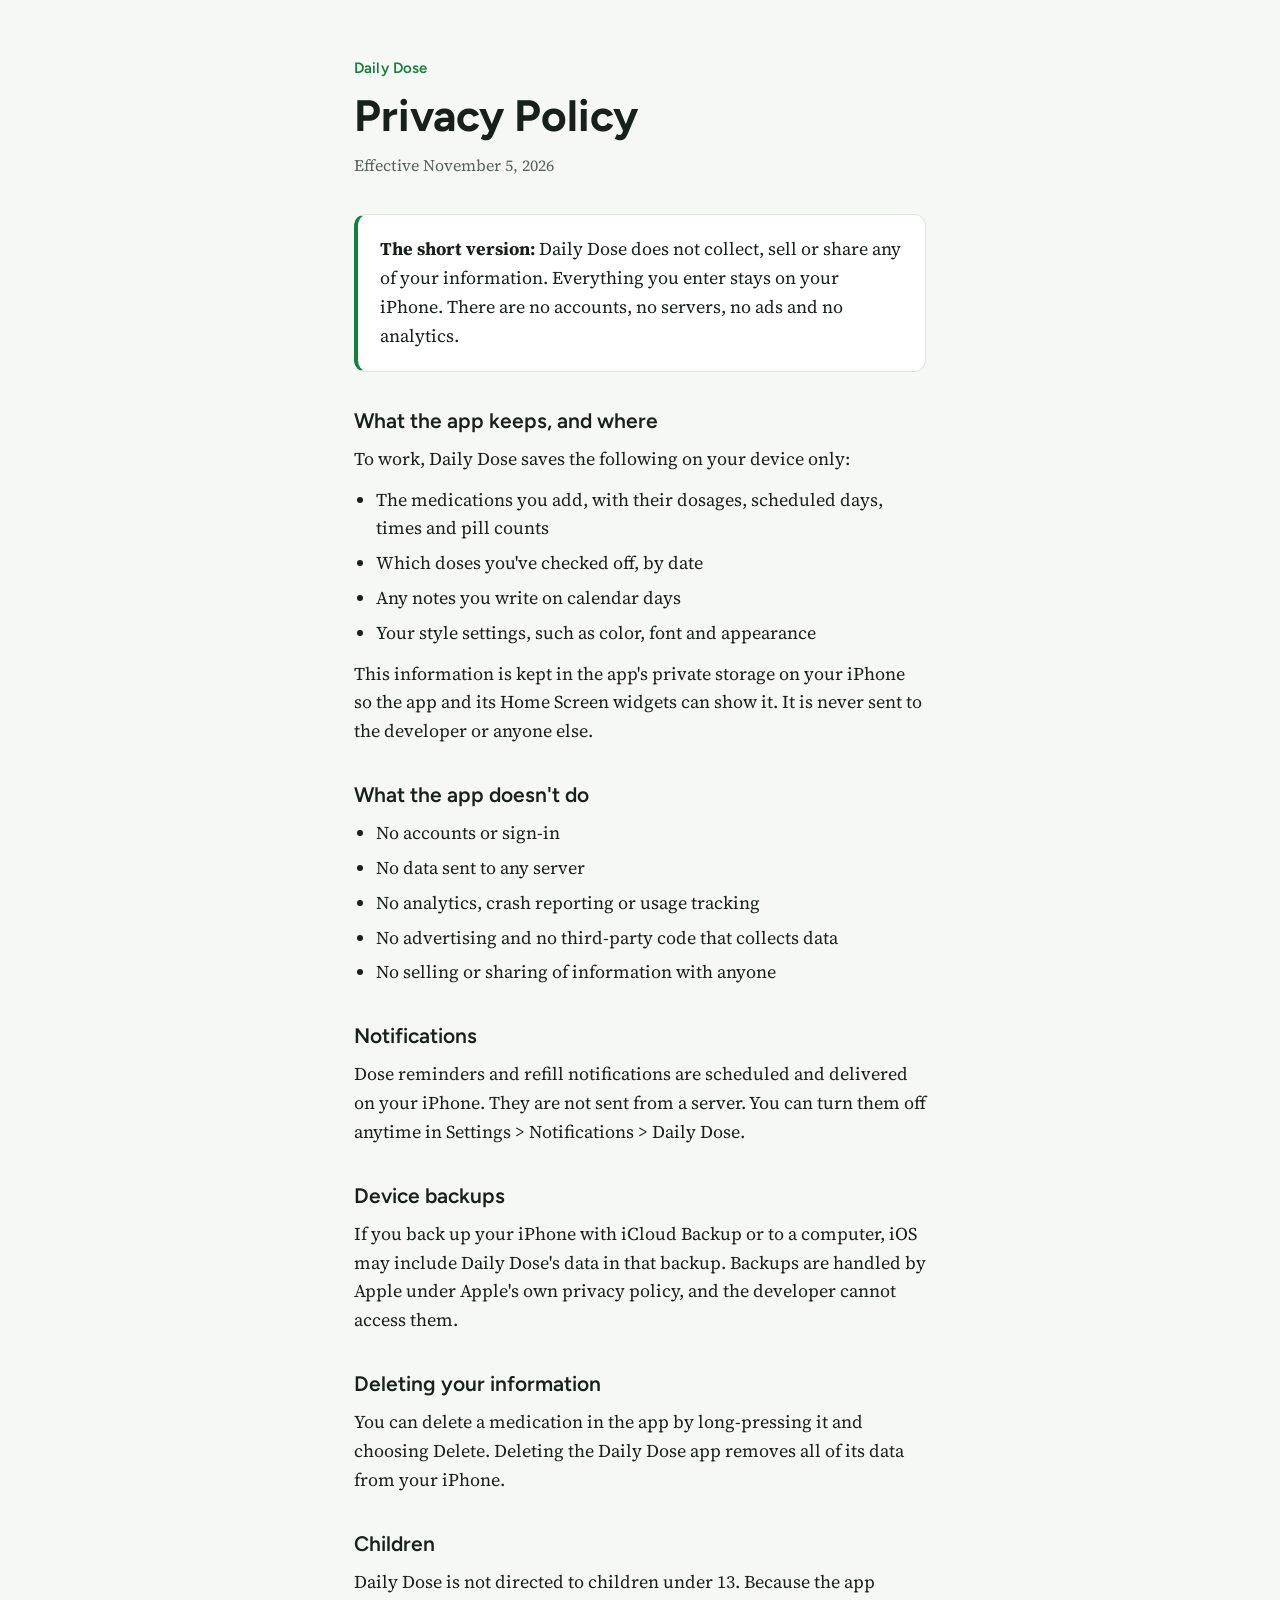
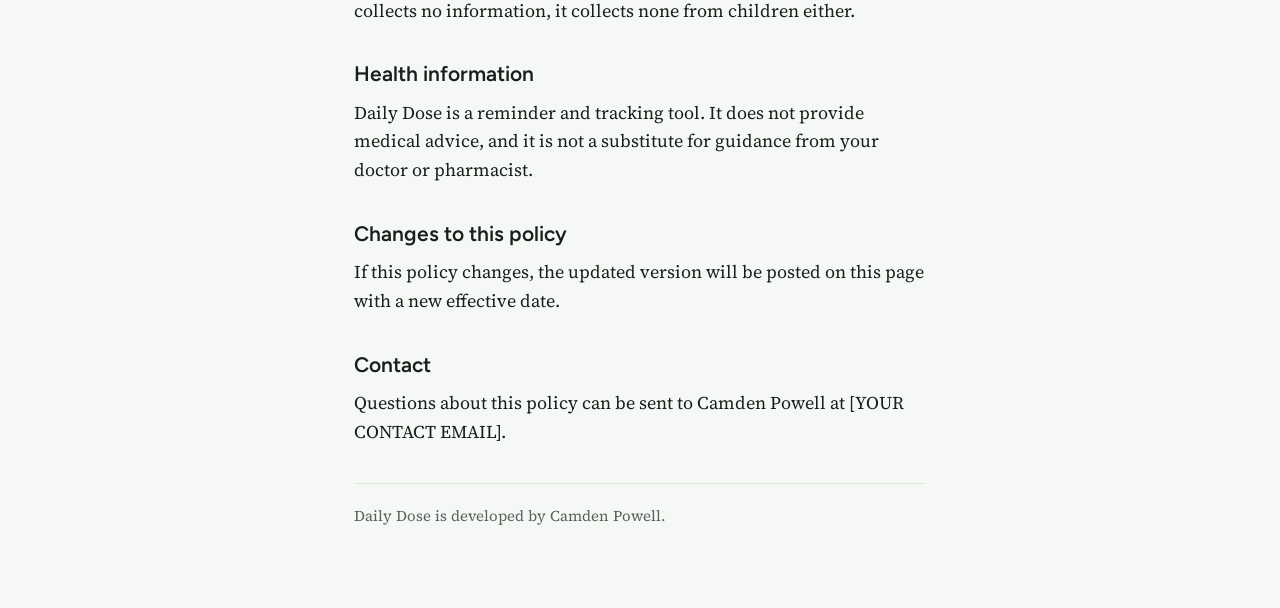
==== privacy/index.html @ 06a089ab "Add files via upload" ====
<!DOCTYPE html>
<html lang="en">
<head>
<meta charset="utf-8">
<meta name="viewport" content="width=device-width, initial-scale=1">
<title>Daily Dose Privacy Policy</title>
<meta name="description" content="How Daily Dose handles your information: everything stays on your iPhone.">
<link rel="preconnect" href="https://fonts.googleapis.com">
<link rel="preconnect" href="https://fonts.gstatic.com" crossorigin>
<link href="https://fonts.googleapis.com/css2?family=Figtree:wght@500;600;700&family=Source+Serif+4:opsz,wght@8..60,400;8..60,600&display=swap" rel="stylesheet">
<style>
  /* Layout: one centered reading column (~65ch), a short summary panel up top, then plain sections. */
  :root {
    --bg: #f6f8f6;
    --surface: #ffffff;
    --ink: #17201a;
    --muted: #55625a;
    --accent: #15803d;
    --line: #dde5df;
    --font-display: "Figtree", "Helvetica Neue", Arial, sans-serif;
    --font-body: "Source Serif 4", Georgia, "Times New Roman", serif;
    color-scheme: light;
  }
  @media (prefers-color-scheme: dark) {
    :root {
      --bg: #0f1411;
      --surface: #171e19;
      --ink: #e8eee9;
      --muted: #a3b0a7;
      --accent: #6cc56a;
      --line: #27322b;
      color-scheme: dark;
    }
  }

  * { box-sizing: border-box; }
  html, body { margin: 0; }
  body {
    background: var(--bg);
    color: var(--ink);
    font-family: var(--font-body);
    font-size: 18px;
    line-height: 1.6;
  }
  main {
    max-width: 68ch;
    margin: 0 auto;
    padding: 56px 20px 80px;
    display: flex;
    flex-direction: column;
    gap: 36px;
  }
  header { display: flex; flex-direction: column; gap: 10px; }
  .app {
    text-decoration: none;
    font-family: var(--font-display);
    font-weight: 600;
    font-size: 15px;
    color: var(--accent);
    letter-spacing: 0.01em;
  }
  h1, h2 {
    font-family: var(--font-display);
    text-wrap: balance;
    margin: 0;
    line-height: 1.2;
  }
  h1 { font-size: clamp(32px, 6vw, 44px); font-weight: 700; }
  h2 { font-size: 21px; font-weight: 600; }
  .meta { color: var(--muted); font-size: 16px; margin: 0; }
  .summary {
    background: var(--surface);
    border: 1px solid var(--line);
    border-left: 4px solid var(--accent);
    border-radius: 12px;
    padding: 20px 22px;
  }
  .summary p { margin: 0; }
  section { display: flex; flex-direction: column; gap: 12px; }
  section p { margin: 0; }
  ul { margin: 0; padding-left: 1.2em; display: flex; flex-direction: column; gap: 6px; }
  a { color: var(--accent); text-underline-offset: 3px; }
  a:focus-visible { outline: 2px solid var(--accent); outline-offset: 3px; border-radius: 2px; }
  footer { color: var(--muted); font-size: 15px; border-top: 1px solid var(--line); padding-top: 20px; }
</style>
</head>
<body>
<main>
  <header>
    <a class="app" href="../">Daily Dose</a>
    <h1>Privacy Policy</h1>
    <p class="meta">Effective November 5, 2026</p>
  </header>

  <div class="summary">
    <p><strong>The short version:</strong> Daily Dose does not collect, sell or share any of your information. Everything you enter stays on your iPhone. There are no accounts, no servers, no ads and no analytics.</p>
  </div>

  <section>
    <h2>What the app keeps, and where</h2>
    <p>To work, Daily Dose saves the following on your device only:</p>
    <ul>
      <li>The medications you add, with their dosages, scheduled days, times and pill counts</li>
      <li>Which doses you've checked off, by date</li>
      <li>Any notes you write on calendar days</li>
      <li>Your style settings, such as color, font and appearance</li>
    </ul>
    <p>This information is kept in the app's private storage on your iPhone so the app and its Home Screen widgets can show it. It is never sent to the developer or anyone else.</p>
  </section>

  <section>
    <h2>What the app doesn't do</h2>
    <ul>
      <li>No accounts or sign-in</li>
      <li>No data sent to any server</li>
      <li>No analytics, crash reporting or usage tracking</li>
      <li>No advertising and no third-party code that collects data</li>
      <li>No selling or sharing of information with anyone</li>
    </ul>
  </section>

  <section>
    <h2>Notifications</h2>
    <p>Dose reminders and refill notifications are scheduled and delivered on your iPhone. They are not sent from a server. You can turn them off anytime in Settings &gt; Notifications &gt; Daily Dose.</p>
  </section>

  <section>
    <h2>Device backups</h2>
    <p>If you back up your iPhone with iCloud Backup or to a computer, iOS may include Daily Dose's data in that backup. Backups are handled by Apple under Apple's own privacy policy, and the developer cannot access them.</p>
  </section>

  <section>
    <h2>Deleting your information</h2>
    <p>You can delete a medication in the app by long-pressing it and choosing Delete. Deleting the Daily Dose app removes all of its data from your iPhone.</p>
  </section>

  <section>
    <h2>Children</h2>
    <p>Daily Dose is not directed to children under 13. Because the app collects no information, it collects none from children either.</p>
  </section>

  <section>
    <h2>Health information</h2>
    <p>Daily Dose is a reminder and tracking tool. It does not provide medical advice, and it is not a substitute for guidance from your doctor or pharmacist.</p>
  </section>

  <section>
    <h2>Changes to this policy</h2>
    <p>If this policy changes, the updated version will be posted on this page with a new effective date.</p>
  </section>

  <section>
    <h2>Contact</h2>
    <p>Questions about this policy can be sent to Camden Powell at [YOUR CONTACT EMAIL].</p>
  </section>

  <footer>Daily Dose is developed by Camden Powell.</footer>
</main>
</body>
</html>
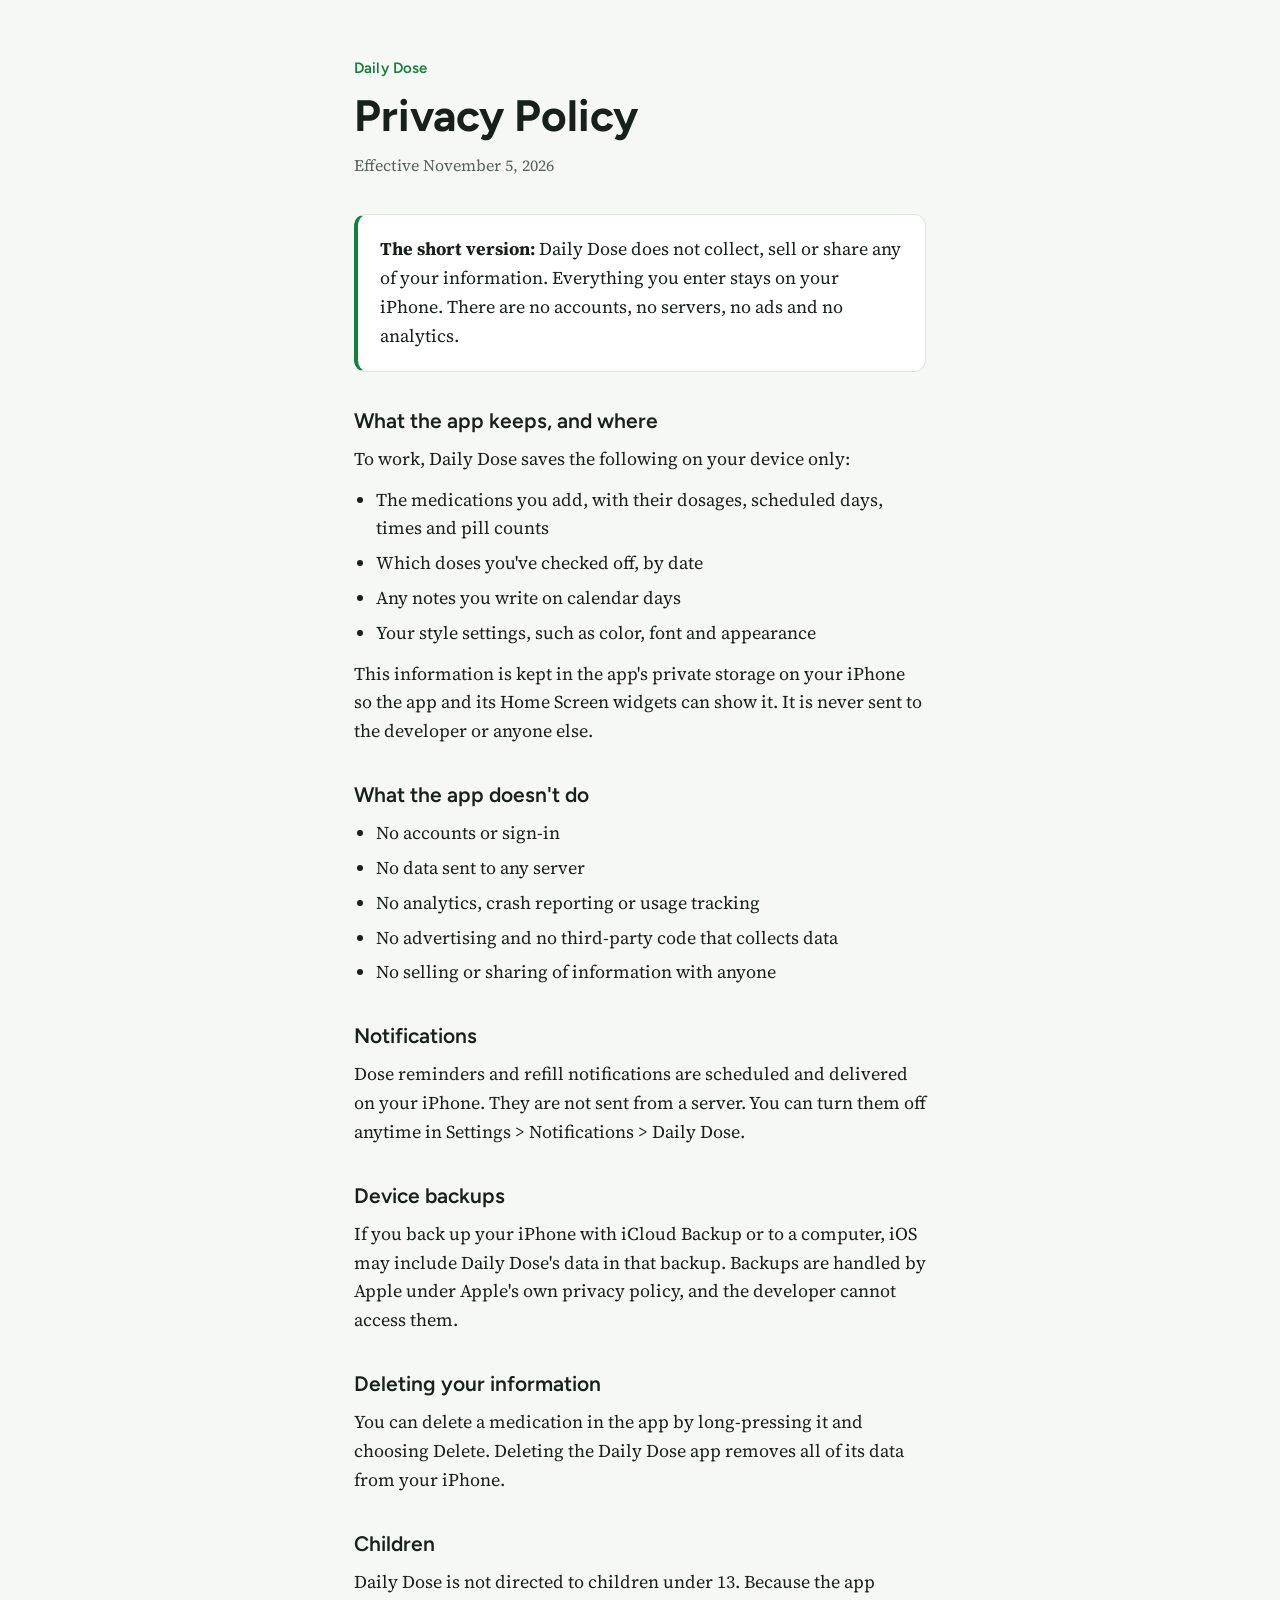
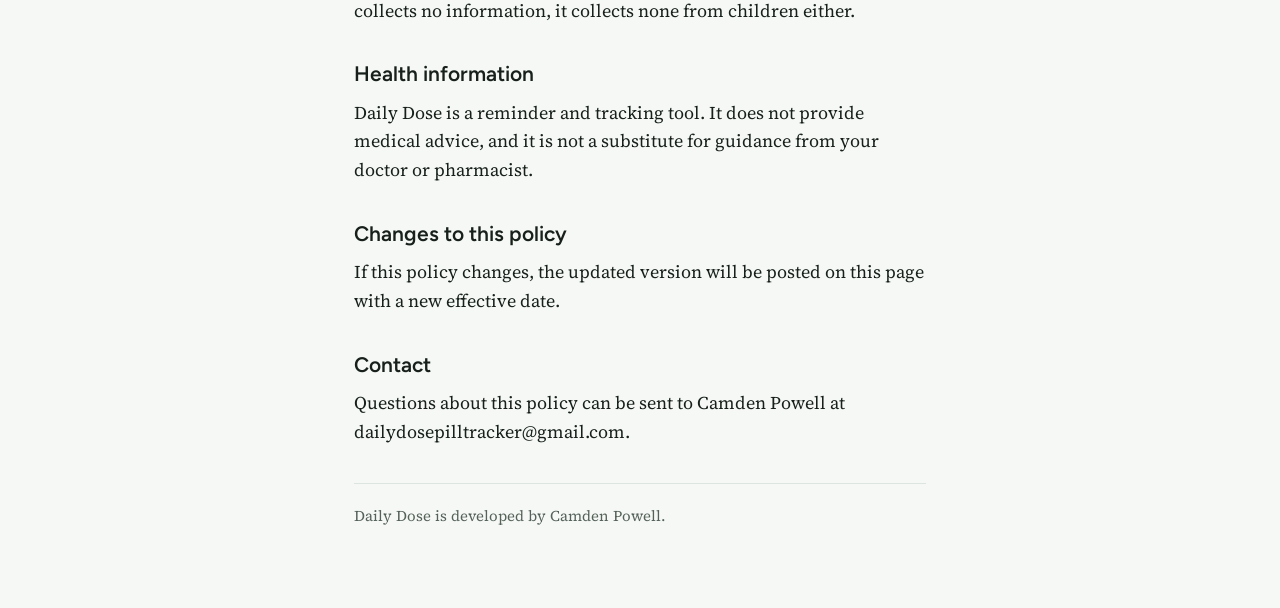
==== commit 0bade206: "Update contact email in privacy policy" ====
--- a/privacy/index.html
+++ b/privacy/index.html
@@ -151,7 +151,7 @@
 
   <section>
     <h2>Contact</h2>
-    <p>Questions about this policy can be sent to Camden Powell at [YOUR CONTACT EMAIL].</p>
+    <p>Questions about this policy can be sent to Camden Powell at dailydosepilltracker@gmail.com.</p>
   </section>
 
   <footer>Daily Dose is developed by Camden Powell.</footer>
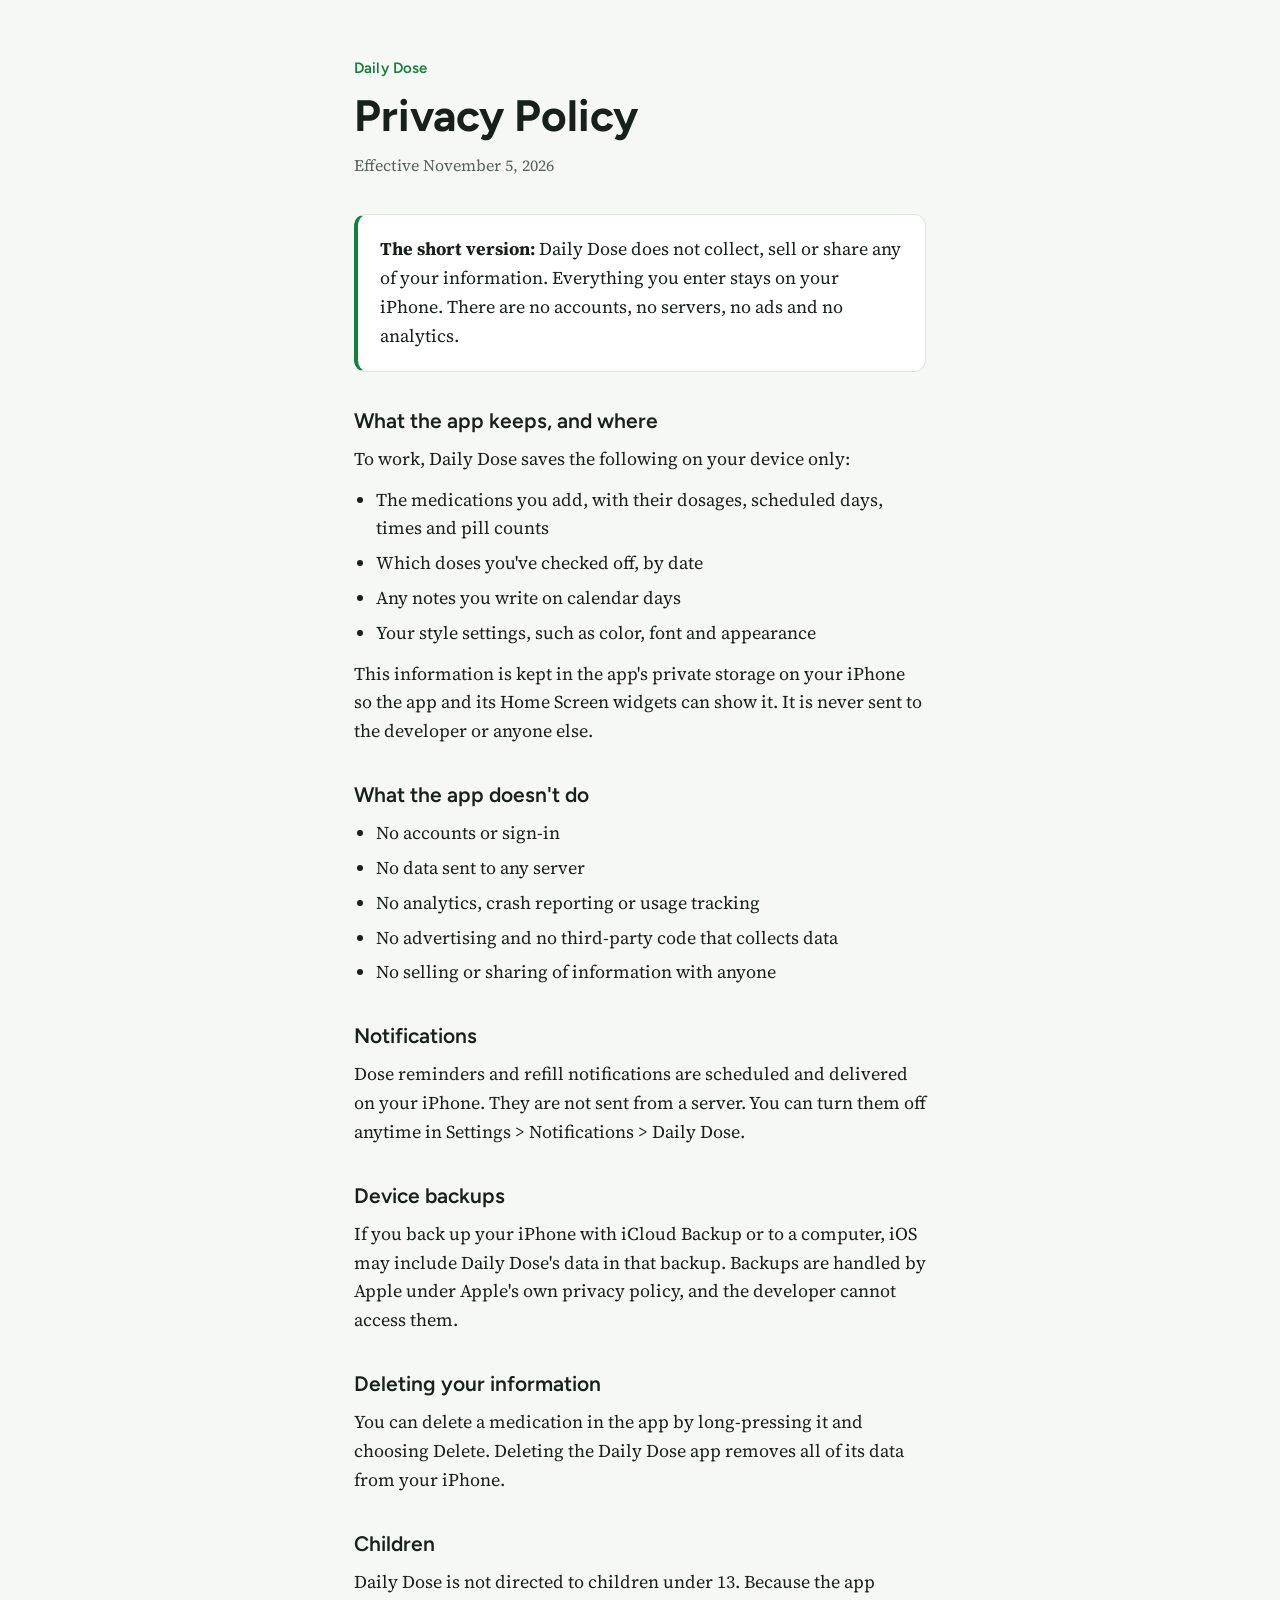
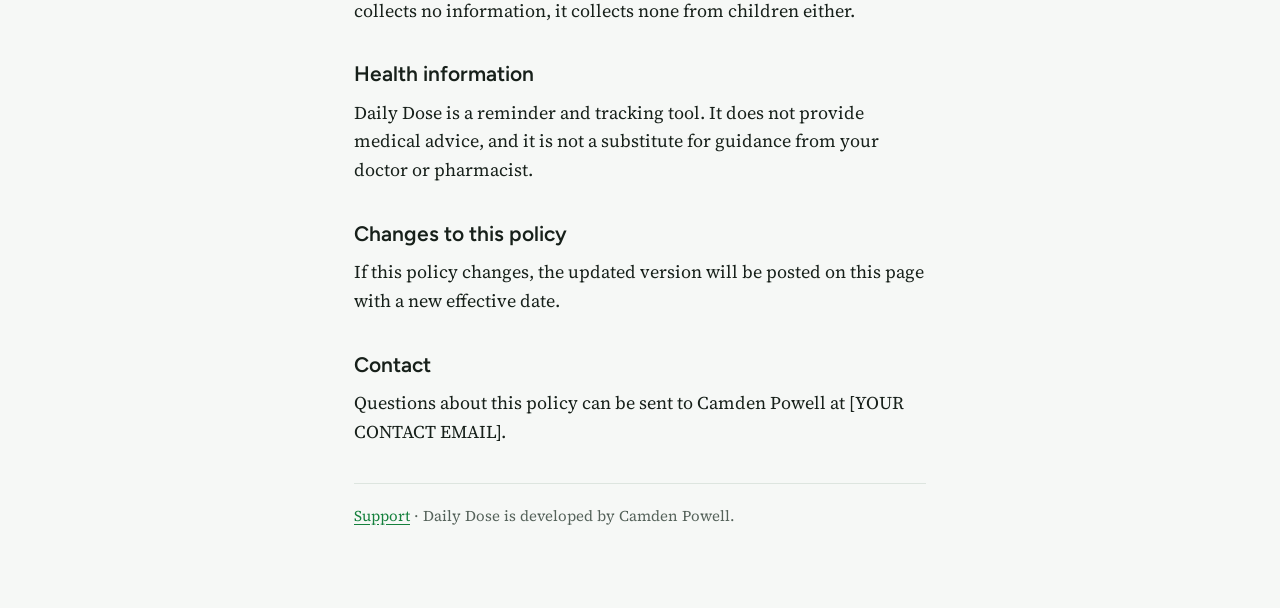
==== commit 240ff50f: "Add files via upload" ====
--- a/privacy/index.html
+++ b/privacy/index.html
@@ -151,10 +151,10 @@
 
   <section>
     <h2>Contact</h2>
-    <p>Questions about this policy can be sent to Camden Powell at dailydosepilltracker@gmail.com.</p>
+    <p>Questions about this policy can be sent to Camden Powell at [YOUR CONTACT EMAIL].</p>
   </section>
 
-  <footer>Daily Dose is developed by Camden Powell.</footer>
+  <footer><a href="../support/">Support</a> · Daily Dose is developed by Camden Powell.</footer>
 </main>
 </body>
 </html>
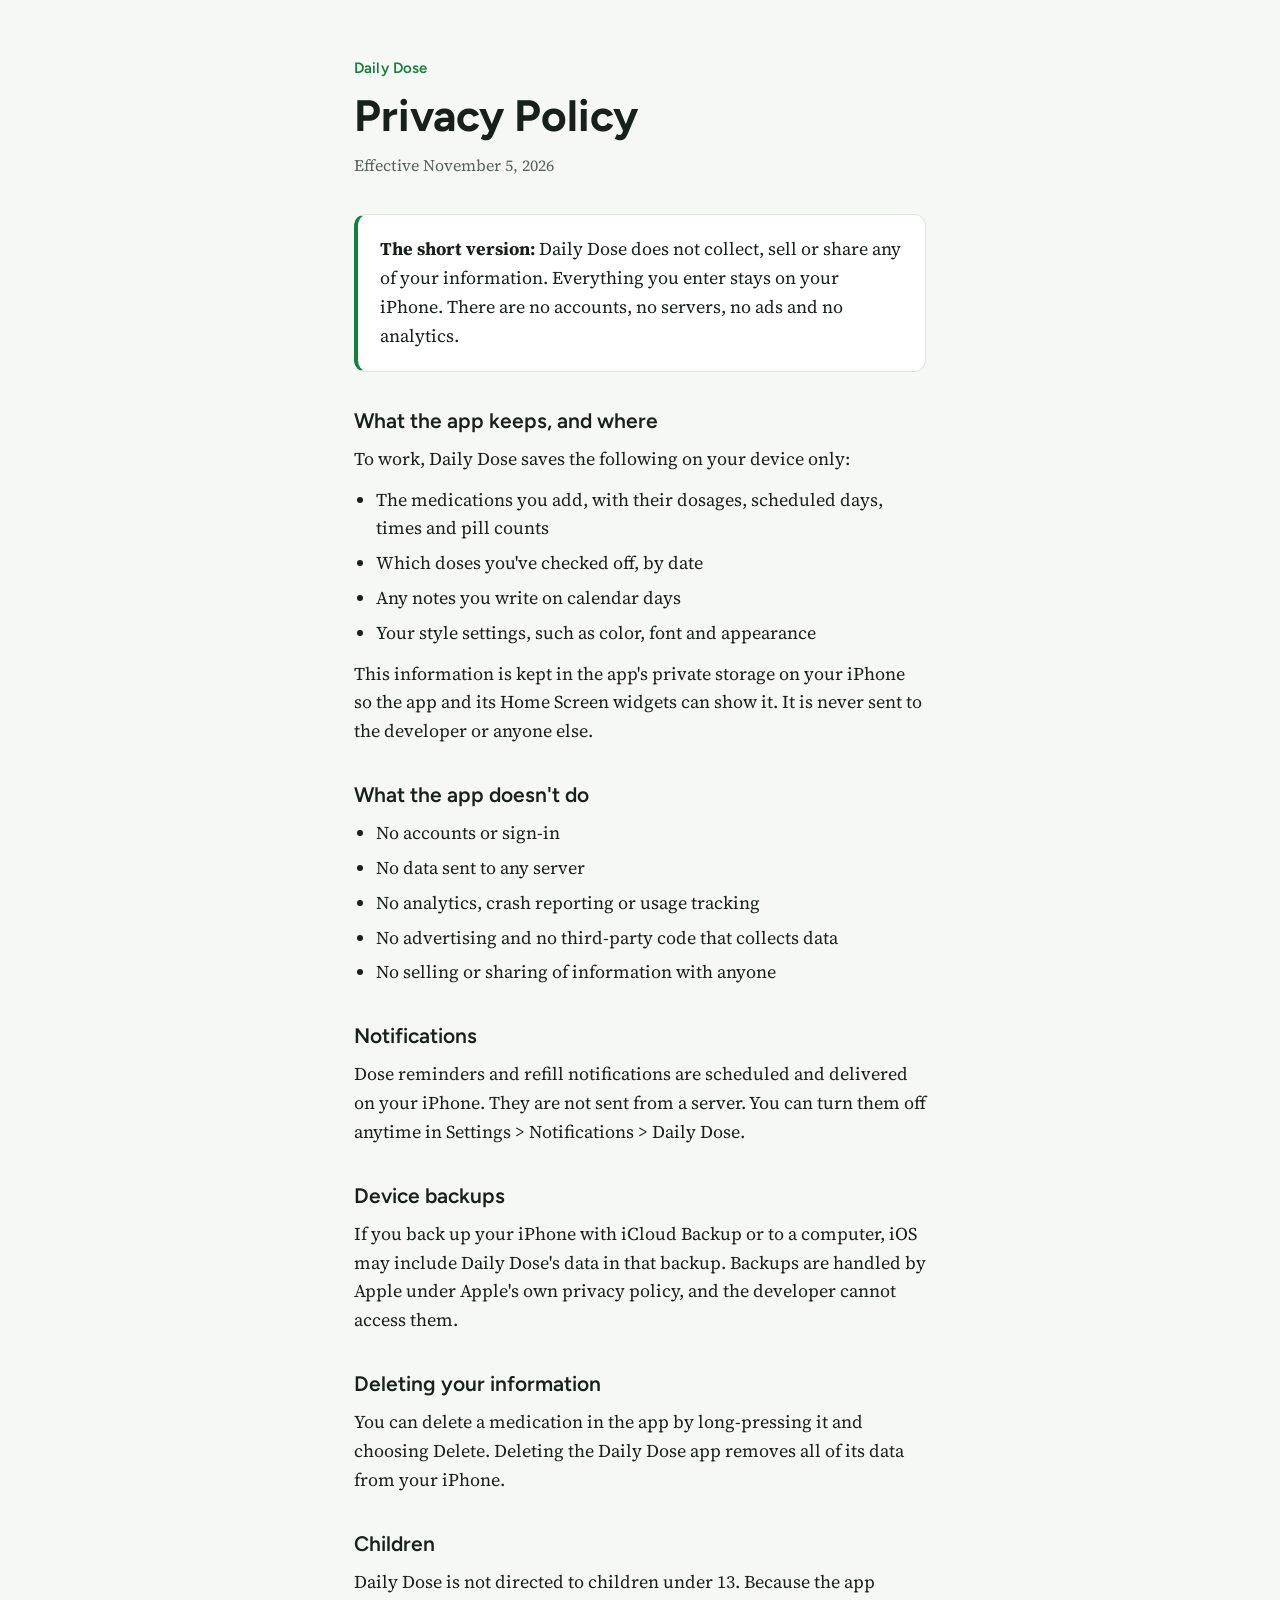
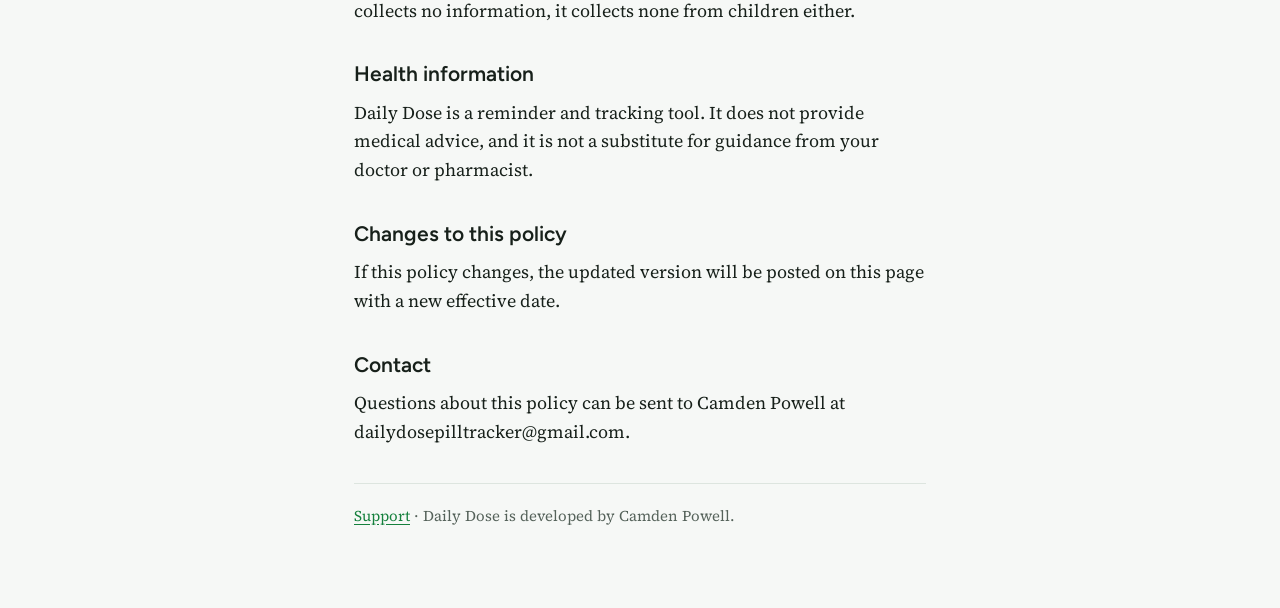
==== commit ba3160e7: "Update contact email in privacy policy" ====
--- a/privacy/index.html
+++ b/privacy/index.html
@@ -151,7 +151,7 @@
 
   <section>
     <h2>Contact</h2>
-    <p>Questions about this policy can be sent to Camden Powell at [YOUR CONTACT EMAIL].</p>
+    <p>Questions about this policy can be sent to Camden Powell at dailydosepilltracker@gmail.com.</p>
   </section>
 
   <footer><a href="../support/">Support</a> · Daily Dose is developed by Camden Powell.</footer>
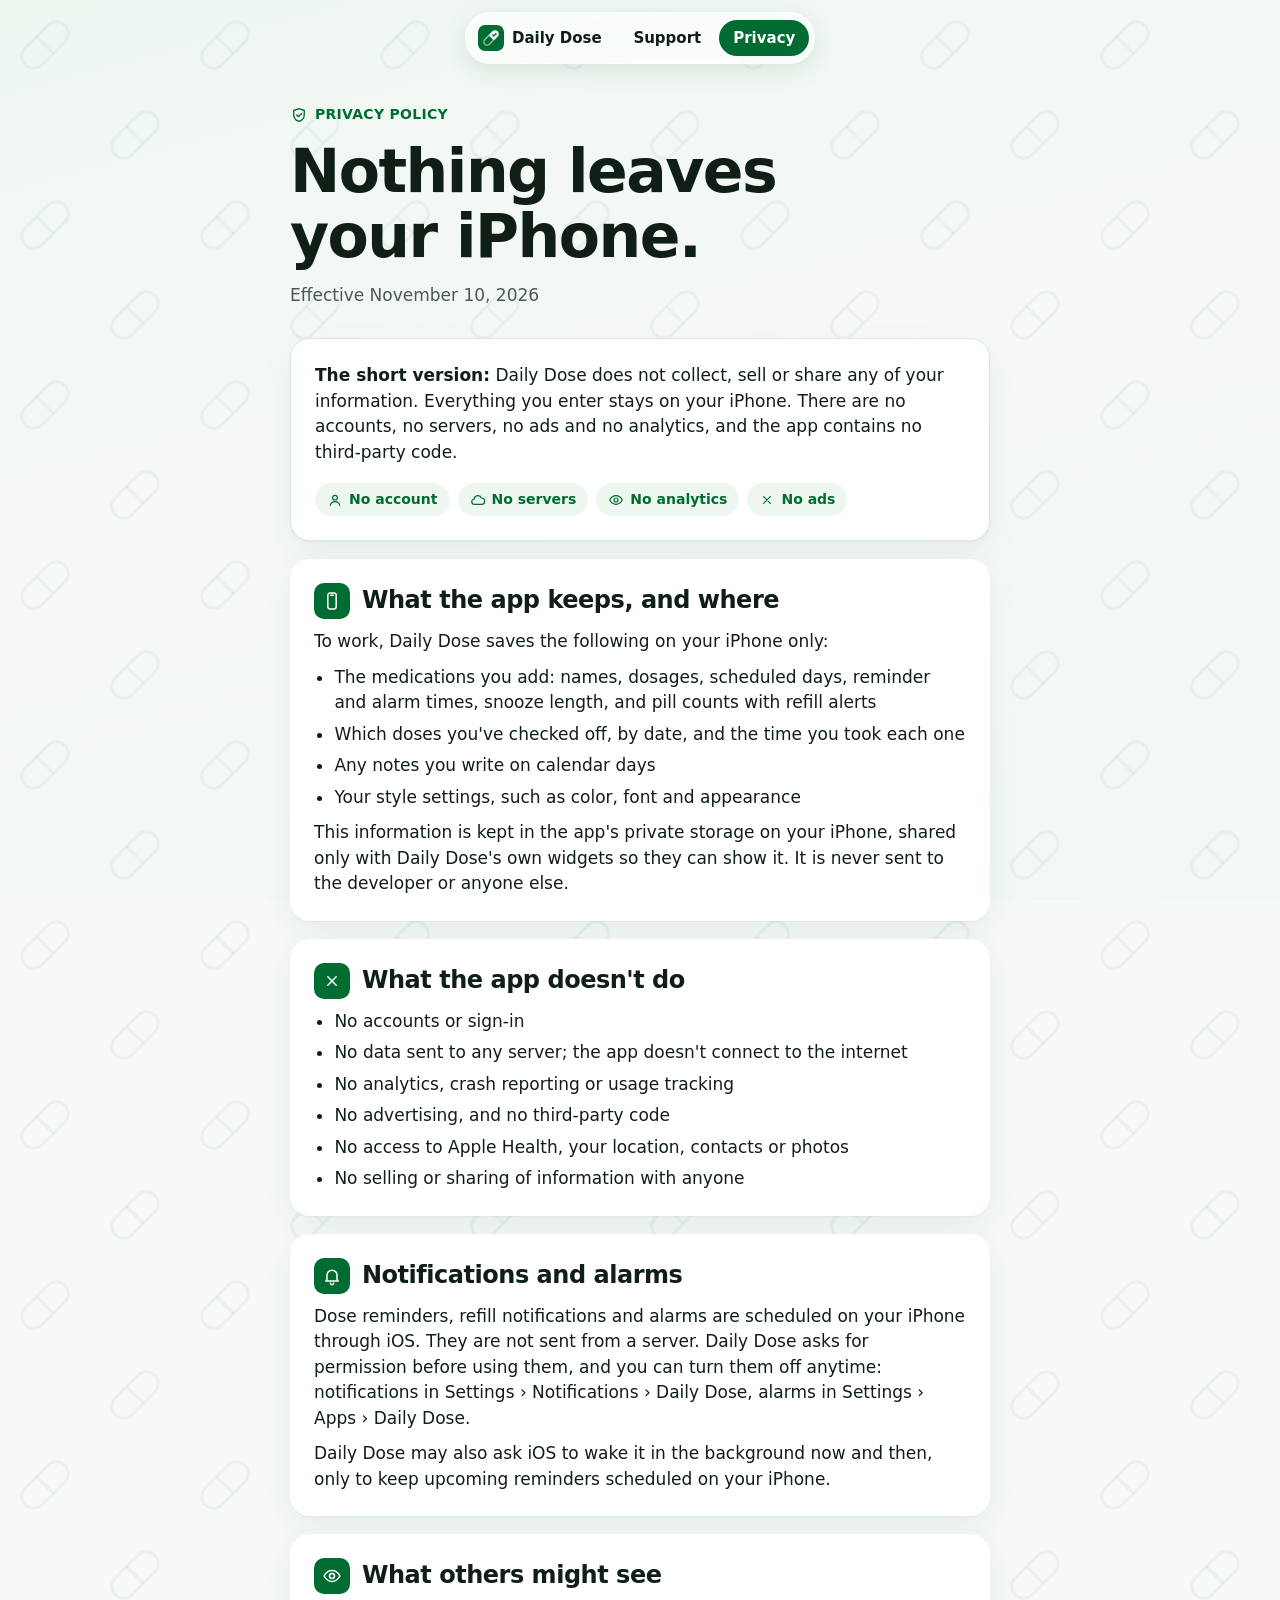
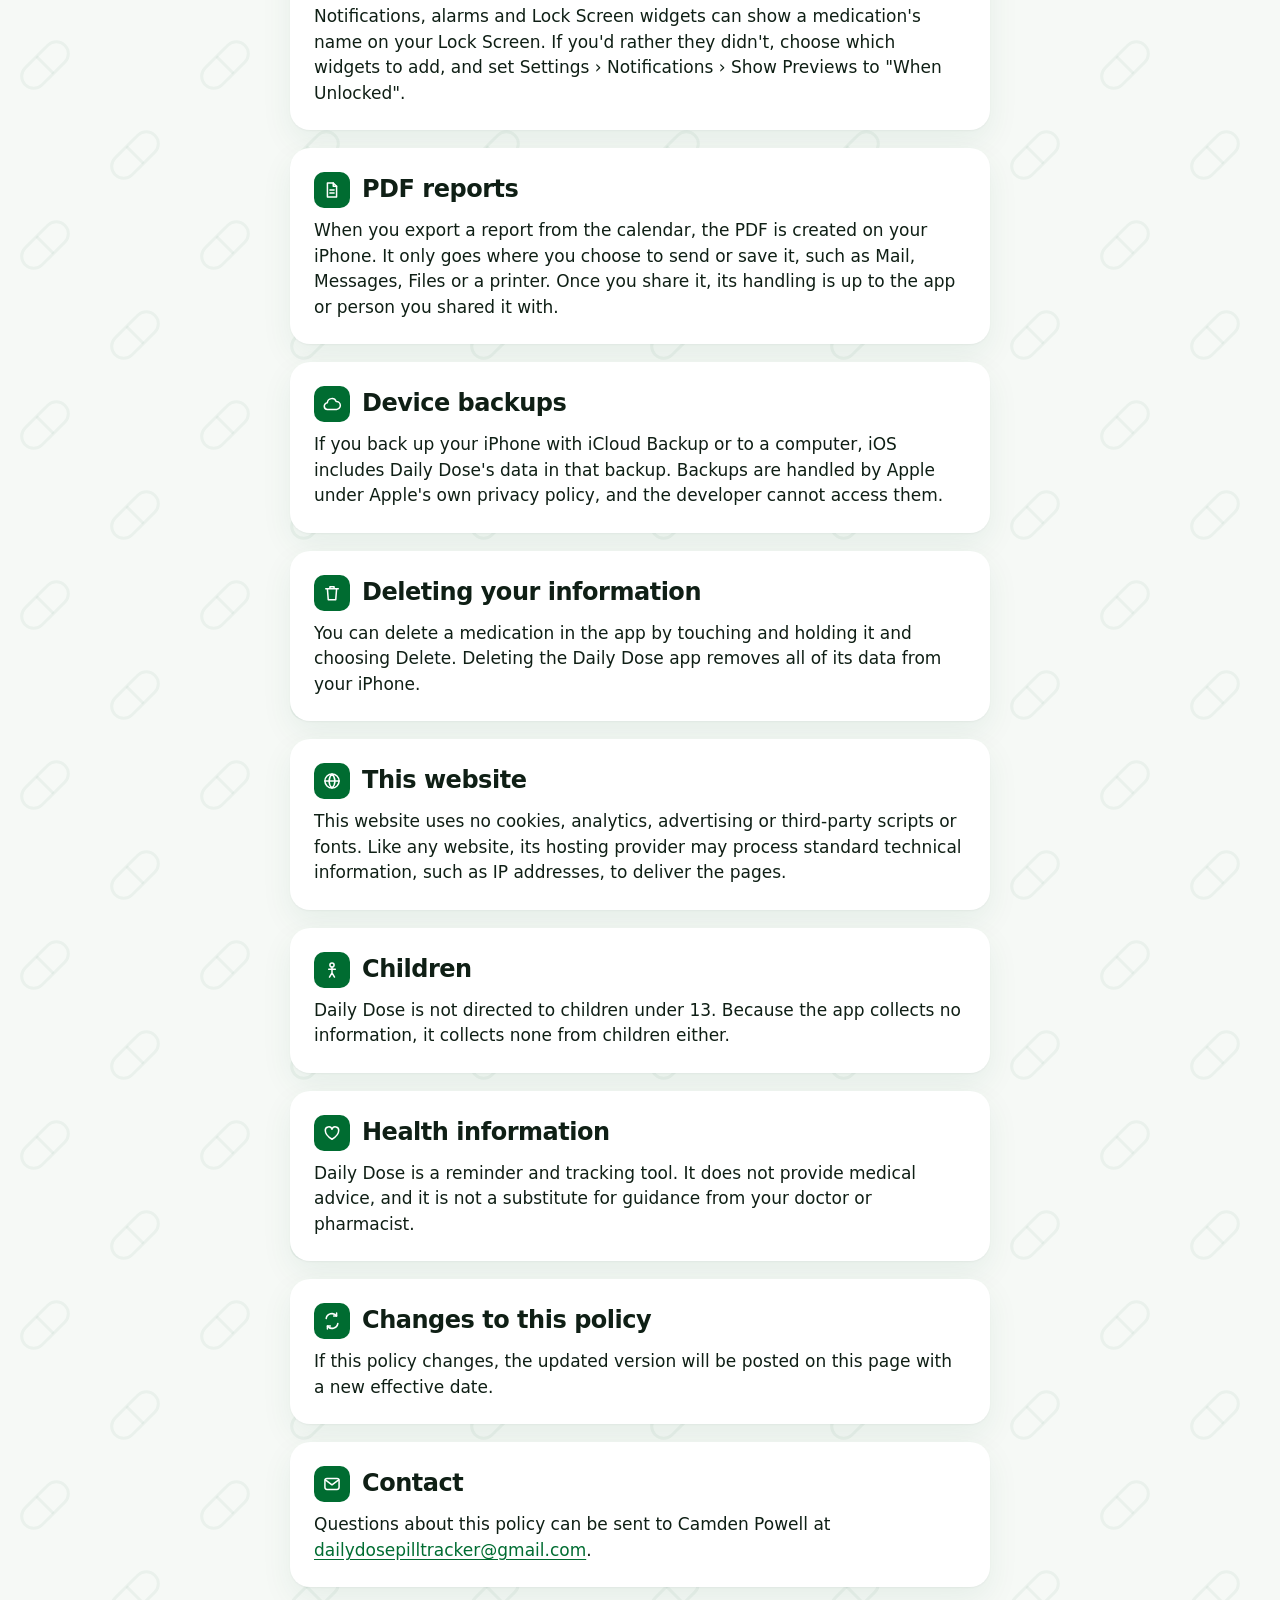
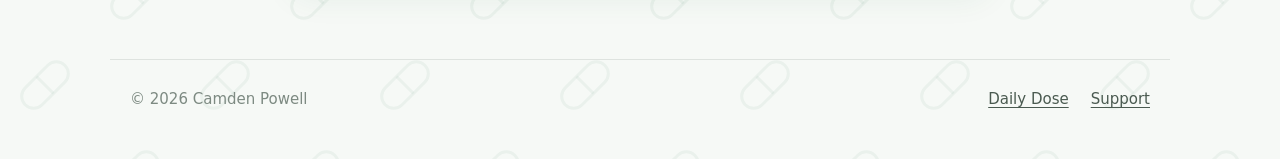
==== commit 4f0df5fe: "Redesign site to match the App Store images; custom domain www.dailydose-app.com Mint background wit" ====
--- a/privacy/index.html
+++ b/privacy/index.html
@@ -2,159 +2,127 @@
 <html lang="en">
 <head>
 <meta charset="utf-8">
-<meta name="viewport" content="width=device-width, initial-scale=1">
+<meta name="viewport" content="width=device-width, initial-scale=1, viewport-fit=cover">
 <title>Daily Dose Privacy Policy</title>
-<meta name="description" content="How Daily Dose handles your information: everything stays on your iPhone.">
-<link rel="preconnect" href="https://fonts.googleapis.com">
-<link rel="preconnect" href="https://fonts.gstatic.com" crossorigin>
-<link href="https://fonts.googleapis.com/css2?family=Figtree:wght@500;600;700&family=Source+Serif+4:opsz,wght@8..60,400;8..60,600&display=swap" rel="stylesheet">
-<style>
-  /* Layout: one centered reading column (~65ch), a short summary panel up top, then plain sections. */
-  :root {
-    --bg: #f6f8f6;
-    --surface: #ffffff;
-    --ink: #17201a;
-    --muted: #55625a;
-    --accent: #15803d;
-    --line: #dde5df;
-    --font-display: "Figtree", "Helvetica Neue", Arial, sans-serif;
-    --font-body: "Source Serif 4", Georgia, "Times New Roman", serif;
-    color-scheme: light;
-  }
-  @media (prefers-color-scheme: dark) {
-    :root {
-      --bg: #0f1411;
-      --surface: #171e19;
-      --ink: #e8eee9;
-      --muted: #a3b0a7;
-      --accent: #6cc56a;
-      --line: #27322b;
-      color-scheme: dark;
-    }
-  }
-
-  * { box-sizing: border-box; }
-  html, body { margin: 0; }
-  body {
-    background: var(--bg);
-    color: var(--ink);
-    font-family: var(--font-body);
-    font-size: 18px;
-    line-height: 1.6;
-  }
-  main {
-    max-width: 68ch;
-    margin: 0 auto;
-    padding: 56px 20px 80px;
-    display: flex;
-    flex-direction: column;
-    gap: 36px;
-  }
-  header { display: flex; flex-direction: column; gap: 10px; }
-  .app {
-    text-decoration: none;
-    font-family: var(--font-display);
-    font-weight: 600;
-    font-size: 15px;
-    color: var(--accent);
-    letter-spacing: 0.01em;
-  }
-  h1, h2 {
-    font-family: var(--font-display);
-    text-wrap: balance;
-    margin: 0;
-    line-height: 1.2;
-  }
-  h1 { font-size: clamp(32px, 6vw, 44px); font-weight: 700; }
-  h2 { font-size: 21px; font-weight: 600; }
-  .meta { color: var(--muted); font-size: 16px; margin: 0; }
-  .summary {
-    background: var(--surface);
-    border: 1px solid var(--line);
-    border-left: 4px solid var(--accent);
-    border-radius: 12px;
-    padding: 20px 22px;
-  }
-  .summary p { margin: 0; }
-  section { display: flex; flex-direction: column; gap: 12px; }
-  section p { margin: 0; }
-  ul { margin: 0; padding-left: 1.2em; display: flex; flex-direction: column; gap: 6px; }
-  a { color: var(--accent); text-underline-offset: 3px; }
-  a:focus-visible { outline: 2px solid var(--accent); outline-offset: 3px; border-radius: 2px; }
-  footer { color: var(--muted); font-size: 15px; border-top: 1px solid var(--line); padding-top: 20px; }
-</style>
+<meta name="description" content="How Daily Dose handles your information: everything stays on your iPhone. No accounts, servers, ads or analytics.">
+<meta name="theme-color" content="#eef6f0" media="(prefers-color-scheme: light)">
+<meta name="theme-color" content="#0b0b0d" media="(prefers-color-scheme: dark)">
+<meta name="color-scheme" content="light dark">
+<meta property="og:title" content="Daily Dose Privacy Policy">
+<meta property="og:description" content="How Daily Dose handles your information: everything stays on your iPhone. No accounts, servers, ads or analytics.">
+<meta property="og:type" content="website">
+<meta property="og:image" content="https://www.dailydose-app.com/assets/img/og-image.png">
+<meta property="og:url" content="https://www.dailydose-app.com/privacy/">
+<link rel="canonical" href="https://www.dailydose-app.com/privacy/">
+<meta name="twitter:card" content="summary_large_image">
+<link rel="icon" type="image/png" sizes="32x32" href="../assets/img/favicon-32.png">
+<link rel="icon" type="image/png" sizes="64x64" href="../assets/img/favicon-64.png">
+<link rel="apple-touch-icon" href="../assets/img/apple-touch-icon.png">
+<link rel="stylesheet" href="../assets/site.css">
 </head>
 <body>
-<main>
-  <header>
-    <a class="app" href="../">Daily Dose</a>
-    <h1>Privacy Policy</h1>
-    <p class="meta">Effective November 5, 2026</p>
+<a class="skip" href="#content">Skip to content</a>
+<nav class="nav" aria-label="Site">
+  <a class="home" href="../index.html"><img src="../assets/img/icon-512.png" alt="">Daily Dose</a>
+  <a href="../support/index.html">Support</a>
+  <a href="../privacy/index.html" aria-current="page">Privacy</a>
+</nav>
+
+<main id="content" class="narrow policy">
+  <header class="page-head">
+    <p class="eyebrow"><svg class="i" width="24" height="24" viewBox="0 0 24 24" fill="none" stroke="currentColor" stroke-width="1.8" stroke-linecap="round" stroke-linejoin="round" aria-hidden="true"><path d="M12 3.5l7 2.5v5.5c0 4.5-3 7.6-7 9-4-1.4-7-4.5-7-9V6z"/><path d="M9 12l2.2 2.2L15.5 10"/></svg>Privacy Policy</p>
+    <h1>Nothing leaves your iPhone.</h1>
+    <p class="muted">Effective November 10, 2026</p>
   </header>
 
-  <div class="summary">
-    <p><strong>The short version:</strong> Daily Dose does not collect, sell or share any of your information. Everything you enter stays on your iPhone. There are no accounts, no servers, no ads and no analytics.</p>
+  <div class="stack">
+    <div class="card summary">
+      <p><strong>The short version:</strong> Daily Dose does not collect, sell or share any of your information. Everything you enter stays on your iPhone. There are no accounts, no servers, no ads and no analytics, and the app contains no third-party code.</p>
+      <div class="chips"><span class="chip"><svg class="i" width="24" height="24" viewBox="0 0 24 24" fill="none" stroke="currentColor" stroke-width="1.8" stroke-linecap="round" stroke-linejoin="round" aria-hidden="true"><circle cx="12" cy="8.5" r="3.5"/><path d="M5 20c.8-3.6 3.6-5.5 7-5.5s6.2 1.9 7 5.5"/></svg>No account</span><span class="chip"><svg class="i" width="24" height="24" viewBox="0 0 24 24" fill="none" stroke="currentColor" stroke-width="1.8" stroke-linecap="round" stroke-linejoin="round" aria-hidden="true"><path d="M7 18.5a4 4 0 0 1-.6-8A5.5 5.5 0 0 1 17 9a4.5 4.5 0 0 1 .5 9.5z"/></svg>No servers</span><span class="chip"><svg class="i" width="24" height="24" viewBox="0 0 24 24" fill="none" stroke="currentColor" stroke-width="1.8" stroke-linecap="round" stroke-linejoin="round" aria-hidden="true"><path d="M2.5 12S6 5.5 12 5.5 21.5 12 21.5 12 18 18.5 12 18.5 2.5 12 2.5 12z"/><circle cx="12" cy="12" r="3"/></svg>No analytics</span><span class="chip"><svg class="i" width="24" height="24" viewBox="0 0 24 24" fill="none" stroke="currentColor" stroke-width="1.8" stroke-linecap="round" stroke-linejoin="round" aria-hidden="true"><path d="M7 7l10 10M17 7L7 17"/></svg>No ads</span></div>
+    </div>
+
+    <section class="card">
+      <h2><span class="badge"><svg class="i" width="24" height="24" viewBox="0 0 24 24" fill="none" stroke="currentColor" stroke-width="1.8" stroke-linecap="round" stroke-linejoin="round" aria-hidden="true"><rect x="7" y="2.5" width="10" height="19" rx="2.5"/><path d="M10.5 5h3"/></svg></span>What the app keeps, and where</h2>
+<p>To work, Daily Dose saves the following on your iPhone only:</p>
+<ul>
+<li>The medications you add: names, dosages, scheduled days, reminder and alarm times, snooze length, and pill counts with refill alerts</li>
+<li>Which doses you've checked off, by date, and the time you took each one</li>
+<li>Any notes you write on calendar days</li>
+<li>Your style settings, such as color, font and appearance</li>
+</ul>
+<p>This information is kept in the app's private storage on your iPhone, shared only with Daily Dose's own widgets so they can show it. It is never sent to the developer or anyone else.</p>
+    </section>
+
+    <section class="card">
+      <h2><span class="badge"><svg class="i" width="24" height="24" viewBox="0 0 24 24" fill="none" stroke="currentColor" stroke-width="1.8" stroke-linecap="round" stroke-linejoin="round" aria-hidden="true"><path d="M7 7l10 10M17 7L7 17"/></svg></span>What the app doesn't do</h2>
+<ul>
+<li>No accounts or sign-in</li>
+<li>No data sent to any server; the app doesn't connect to the internet</li>
+<li>No analytics, crash reporting or usage tracking</li>
+<li>No advertising, and no third-party code</li>
+<li>No access to Apple Health, your location, contacts or photos</li>
+<li>No selling or sharing of information with anyone</li>
+</ul>
+    </section>
+
+    <section class="card">
+      <h2><span class="badge"><svg class="i" width="24" height="24" viewBox="0 0 24 24" fill="none" stroke="currentColor" stroke-width="1.8" stroke-linecap="round" stroke-linejoin="round" aria-hidden="true"><path d="M6 16V11a6 6 0 0 1 12 0v5l1.5 2h-15z"/><path d="M10 20.5a2 2 0 0 0 4 0"/></svg></span>Notifications and alarms</h2>
+<p>Dose reminders, refill notifications and alarms are scheduled on your iPhone through iOS. They are not sent from a server. Daily Dose asks for permission before using them, and you can turn them off anytime: notifications in Settings › Notifications › Daily Dose, alarms in Settings › Apps › Daily Dose.</p>
+<p>Daily Dose may also ask iOS to wake it in the background now and then, only to keep upcoming reminders scheduled on your iPhone.</p>
+    </section>
+
+    <section class="card">
+      <h2><span class="badge"><svg class="i" width="24" height="24" viewBox="0 0 24 24" fill="none" stroke="currentColor" stroke-width="1.8" stroke-linecap="round" stroke-linejoin="round" aria-hidden="true"><path d="M2.5 12S6 5.5 12 5.5 21.5 12 21.5 12 18 18.5 12 18.5 2.5 12 2.5 12z"/><circle cx="12" cy="12" r="3"/></svg></span>What others might see</h2>
+<p>Notifications, alarms and Lock Screen widgets can show a medication's name on your Lock Screen. If you'd rather they didn't, choose which widgets to add, and set Settings › Notifications › Show Previews to "When Unlocked".</p>
+    </section>
+
+    <section class="card">
+      <h2><span class="badge"><svg class="i" width="24" height="24" viewBox="0 0 24 24" fill="none" stroke="currentColor" stroke-width="1.8" stroke-linecap="round" stroke-linejoin="round" aria-hidden="true"><path d="M7 3.5h7l4 4V20a.5.5 0 0 1-.5.5h-10A.5.5 0 0 1 7 20z" transform="translate(-.5 0)"/><path d="M13.5 3.5v4h4M9.5 12h5M9.5 15.5h5"/></svg></span>PDF reports</h2>
+<p>When you export a report from the calendar, the PDF is created on your iPhone. It only goes where you choose to send or save it, such as Mail, Messages, Files or a printer. Once you share it, its handling is up to the app or person you shared it with.</p>
+    </section>
+
+    <section class="card">
+      <h2><span class="badge"><svg class="i" width="24" height="24" viewBox="0 0 24 24" fill="none" stroke="currentColor" stroke-width="1.8" stroke-linecap="round" stroke-linejoin="round" aria-hidden="true"><path d="M7 18.5a4 4 0 0 1-.6-8A5.5 5.5 0 0 1 17 9a4.5 4.5 0 0 1 .5 9.5z"/></svg></span>Device backups</h2>
+<p>If you back up your iPhone with iCloud Backup or to a computer, iOS includes Daily Dose's data in that backup. Backups are handled by Apple under Apple's own privacy policy, and the developer cannot access them.</p>
+    </section>
+
+    <section class="card">
+      <h2><span class="badge"><svg class="i" width="24" height="24" viewBox="0 0 24 24" fill="none" stroke="currentColor" stroke-width="1.8" stroke-linecap="round" stroke-linejoin="round" aria-hidden="true"><path d="M4.5 7h15M9.5 7V4.5h5V7M6.5 7l1 13h9l1-13"/></svg></span>Deleting your information</h2>
+<p>You can delete a medication in the app by touching and holding it and choosing Delete. Deleting the Daily Dose app removes all of its data from your iPhone.</p>
+    </section>
+
+    <section class="card">
+      <h2><span class="badge"><svg class="i" width="24" height="24" viewBox="0 0 24 24" fill="none" stroke="currentColor" stroke-width="1.8" stroke-linecap="round" stroke-linejoin="round" aria-hidden="true"><circle cx="12" cy="12" r="8.5"/><path d="M3.5 12h17M12 3.5c2.5 2.4 3.5 5.2 3.5 8.5s-1 6.1-3.5 8.5c-2.5-2.4-3.5-5.2-3.5-8.5s1-6.1 3.5-8.5z"/></svg></span>This website</h2>
+<p>This website uses no cookies, analytics, advertising or third-party scripts or fonts. Like any website, its hosting provider may process standard technical information, such as IP addresses, to deliver the pages.</p>
+    </section>
+
+    <section class="card">
+      <h2><span class="badge"><svg class="i" width="24" height="24" viewBox="0 0 24 24" fill="none" stroke="currentColor" stroke-width="1.8" stroke-linecap="round" stroke-linejoin="round" aria-hidden="true"><circle cx="12" cy="6" r="2.5"/><path d="M8 11h8M12 9v6.5M9 20.5l3-5 3 5"/></svg></span>Children</h2>
+<p>Daily Dose is not directed to children under 13. Because the app collects no information, it collects none from children either.</p>
+    </section>
+
+    <section class="card">
+      <h2><span class="badge"><svg class="i" width="24" height="24" viewBox="0 0 24 24" fill="none" stroke="currentColor" stroke-width="1.8" stroke-linecap="round" stroke-linejoin="round" aria-hidden="true"><path d="M12 19.5S4 14.5 4 9.3A4.1 4.1 0 0 1 12 7.6a4.1 4.1 0 0 1 8 1.7c0 5.2-8 10.2-8 10.2z"/></svg></span>Health information</h2>
+<p>Daily Dose is a reminder and tracking tool. It does not provide medical advice, and it is not a substitute for guidance from your doctor or pharmacist.</p>
+    </section>
+
+    <section class="card">
+      <h2><span class="badge"><svg class="i" width="24" height="24" viewBox="0 0 24 24" fill="none" stroke="currentColor" stroke-width="1.8" stroke-linecap="round" stroke-linejoin="round" aria-hidden="true"><path d="M5 9a7 7 0 0 1 12.5-3M19 15a7 7 0 0 1-12.5 3"/><path d="M17.5 2.5V6H14M6.5 21.5V18H10"/></svg></span>Changes to this policy</h2>
+<p>If this policy changes, the updated version will be posted on this page with a new effective date.</p>
+    </section>
+
+    <section class="card">
+      <h2><span class="badge"><svg class="i" width="24" height="24" viewBox="0 0 24 24" fill="none" stroke="currentColor" stroke-width="1.8" stroke-linecap="round" stroke-linejoin="round" aria-hidden="true"><rect x="3.5" y="5.5" width="17" height="13" rx="2.5"/><path d="M4 7l8 6 8-6"/></svg></span>Contact</h2>
+<p>Questions about this policy can be sent to Camden Powell at <a href="mailto:dailydosepilltracker@gmail.com?subject=Daily%20Dose%20privacy">dailydosepilltracker@gmail.com</a>.</p>
+    </section>
   </div>
+</main>
 
-  <section>
-    <h2>What the app keeps, and where</h2>
-    <p>To work, Daily Dose saves the following on your device only:</p>
-    <ul>
-      <li>The medications you add, with their dosages, scheduled days, times and pill counts</li>
-      <li>Which doses you've checked off, by date</li>
-      <li>Any notes you write on calendar days</li>
-      <li>Your style settings, such as color, font and appearance</li>
-    </ul>
-    <p>This information is kept in the app's private storage on your iPhone so the app and its Home Screen widgets can show it. It is never sent to the developer or anyone else.</p>
-  </section>
-
-  <section>
-    <h2>What the app doesn't do</h2>
-    <ul>
-      <li>No accounts or sign-in</li>
-      <li>No data sent to any server</li>
-      <li>No analytics, crash reporting or usage tracking</li>
-      <li>No advertising and no third-party code that collects data</li>
-      <li>No selling or sharing of information with anyone</li>
-    </ul>
-  </section>
-
-  <section>
-    <h2>Notifications</h2>
-    <p>Dose reminders and refill notifications are scheduled and delivered on your iPhone. They are not sent from a server. You can turn them off anytime in Settings &gt; Notifications &gt; Daily Dose.</p>
-  </section>
-
-  <section>
-    <h2>Device backups</h2>
-    <p>If you back up your iPhone with iCloud Backup or to a computer, iOS may include Daily Dose's data in that backup. Backups are handled by Apple under Apple's own privacy policy, and the developer cannot access them.</p>
-  </section>
-
-  <section>
-    <h2>Deleting your information</h2>
-    <p>You can delete a medication in the app by long-pressing it and choosing Delete. Deleting the Daily Dose app removes all of its data from your iPhone.</p>
-  </section>
-
-  <section>
-    <h2>Children</h2>
-    <p>Daily Dose is not directed to children under 13. Because the app collects no information, it collects none from children either.</p>
-  </section>
-
-  <section>
-    <h2>Health information</h2>
-    <p>Daily Dose is a reminder and tracking tool. It does not provide medical advice, and it is not a substitute for guidance from your doctor or pharmacist.</p>
-  </section>
-
-  <section>
-    <h2>Changes to this policy</h2>
-    <p>If this policy changes, the updated version will be posted on this page with a new effective date.</p>
-  </section>
-
-  <section>
-    <h2>Contact</h2>
-    <p>Questions about this policy can be sent to Camden Powell at dailydosepilltracker@gmail.com.</p>
-  </section>
-
-  <footer><a href="../support/">Support</a> · Daily Dose is developed by Camden Powell.</footer>
-</main>
+<footer>
+  <span>© 2026 Camden Powell</span>
+  <span class="spacer"></span>
+  <a href="../index.html">Daily Dose</a>
+  <a href="../support/index.html">Support</a>
+</footer>
 </body>
 </html>
--- a/assets/site.css
+++ b/assets/site.css
@@ -0,0 +1,236 @@
+/* Option 1 – Mint. The current site's layout, re-skinned to the App Store screenshots:
+   mint wash with a faint pill pattern, dark green-black headlines in a geometric face
+   (Avenir Next, built into Apple devices: no web font requests), Moss accents, white cards. */
+:root {
+  --moss: #116a37;
+  --moss-deep: #0d572c;
+  --ink: #0f1f15;
+  --secondary: #4a5a50;
+  --tertiary: #7d8a82;
+  --mint: #eef6f0;
+  --mint-2: #f6f9f6;
+  --mint-line: #dbe9df;
+  --card: #ffffff;
+  --fill: #116a37;                 /* solid fills (buttons, checks), white on top */
+  --ring: #dde5e0;                 /* empty check ring, off week pills */
+  --art: linear-gradient(160deg, #eef6f0, #e5f0e8);
+  --page: linear-gradient(165deg, #eef6f0 0%, #f6f9f6 45%, #f1f7f2 100%);
+  --glass: rgba(255, 255, 255, 0.66);
+  --glass-edge: rgba(255, 255, 255, 0.95);
+  --lift: rgba(17, 106, 55, 0.12);
+  --separator: rgba(15, 31, 21, 0.1);
+  --shadow: 0 1px 2px rgba(15, 31, 21, 0.04), 0 12px 32px rgba(17, 106, 55, 0.07);
+  --radius: 20px;
+  --font: -apple-system, BlinkMacSystemFont, "SF Pro Text", system-ui, "Helvetica Neue", Arial, sans-serif;
+  --display: "Avenir Next", "Avenir", -apple-system, BlinkMacSystemFont, system-ui, sans-serif;
+  color-scheme: light dark;
+}
+@supports (color: color(display-p3 0 0 0)) {
+  :root { --moss: color(display-p3 0.0667 0.4157 0.2157); --fill: color(display-p3 0.0667 0.4157 0.2157); }
+}
+/* Dark: the dark app icon's black (#0B0B0D) and pill green (#1F8748) for fills; #48A75A for green text
+   (as on the current site), iOS dark grouped cards. */
+@media (prefers-color-scheme: dark) {
+  :root {
+    --moss: #48a75a; --moss-deep: #0d572c; --fill: #1f8748;
+    --ink: #ffffff; --secondary: rgba(235, 235, 245, 0.68); --tertiary: rgba(235, 235, 245, 0.45);
+    --mint: #16241b; --mint-2: #0b0b0d; --mint-line: #24382b;
+    --card: #1c1c1e; --ring: #3a3a3c; --separator: rgba(84, 84, 88, 0.6);
+    --shadow: none; --art: linear-gradient(160deg, #13231a, #0e1912);
+    --page: linear-gradient(165deg, #0f1a13 0%, #0b0b0d 45%, #0c130e 100%);
+    --glass: rgba(44, 44, 46, 0.62); --glass-edge: rgba(255, 255, 255, 0.12); --lift: rgba(0, 0, 0, 0.4);
+    color-scheme: dark;
+  }
+}
+* { box-sizing: border-box; }
+html { -webkit-text-size-adjust: 100%; }
+body {
+  margin: 0; color: var(--ink); font-family: var(--font); font-size: 17px; line-height: 1.5;
+  -webkit-font-smoothing: antialiased;
+  background: url("data:image/svg+xml,%3Csvg xmlns='http://www.w3.org/2000/svg' width='180' height='180' viewBox='0 0 180 180'%3E%3Cg fill='none' stroke='%23116a37' stroke-opacity='.05' stroke-width='3'%3E%3Cg transform='rotate(-45 45 45)'%3E%3Crect x='17' y='33' width='56' height='24' rx='12'/%3E%3Cpath d='M45 33v24'/%3E%3C/g%3E%3Cg transform='rotate(-45 135 135)'%3E%3Crect x='107' y='123' width='56' height='24' rx='12'/%3E%3Cpath d='M135 123v24'/%3E%3C/g%3E%3C/g%3E%3C/svg%3E") top left / 180px repeat, var(--page) fixed;
+  background-color: var(--mint-2);
+}
+img { max-width: 100%; height: auto; display: block; }
+a { color: var(--moss); text-underline-offset: 3px; }
+a:focus-visible, summary:focus-visible, .button:focus-visible { outline: 3px solid var(--moss); outline-offset: 3px; border-radius: 12px; }
+.skip { position: absolute; left: -9999px; }
+.skip:focus { left: 16px; top: 16px; z-index: 10; background: var(--card); padding: 8px 14px; border-radius: 999px; }
+
+.nav {
+  position: sticky; top: 12px; z-index: 5; width: fit-content; max-width: calc(100% - 24px);
+  margin: 12px auto 0; display: flex; align-items: center; gap: 4px; padding: 5px;
+  background: var(--glass); border: 0.5px solid var(--glass-edge); border-radius: 999px;
+  -webkit-backdrop-filter: blur(24px) saturate(180%); backdrop-filter: blur(24px) saturate(180%);
+  box-shadow: 0 6px 24px var(--lift);
+}
+.nav a { display: flex; align-items: center; gap: 8px; padding: 7px 14px; border-radius: 999px; color: var(--ink);
+  font-size: 15px; font-weight: 600; text-decoration: none; white-space: nowrap; }
+.nav a.home { padding-left: 7px; }
+.nav a.home img { width: 26px; height: 26px; border-radius: 7px; }
+.nav a[aria-current="page"] { background: var(--fill); color: #fff; }
+
+main { max-width: 1060px; margin: 0 auto; padding: 40px 20px 72px; }
+.narrow { max-width: 740px; }
+h1, h2, h3 { margin: 0; line-height: 1.08; text-wrap: balance; font-family: var(--display); color: var(--ink); }
+h1 { font-size: clamp(44px, 7vw, 76px); font-weight: 700; letter-spacing: -0.025em; }
+h2 { font-size: clamp(32px, 4.4vw, 46px); font-weight: 700; letter-spacing: -0.02em; }
+h3 { font-size: 22px; font-weight: 700; letter-spacing: -0.01em; }
+p { margin: 0; }
+.lede { font-family: var(--display); font-size: clamp(20px, 2.6vw, 26px); font-weight: 500; color: var(--secondary); line-height: 1.3; text-wrap: pretty; }
+.sub { font-family: var(--display); font-size: 20px; font-weight: 500; color: var(--secondary); line-height: 1.3; }
+.tagline { font-family: var(--display); font-weight: 600; color: var(--moss); font-size: 18px; }
+.eyebrow { display: inline-flex; align-items: center; gap: 7px; font-size: 14px; font-weight: 700; color: var(--moss); letter-spacing: 0.02em; text-transform: uppercase; }
+.eyebrow .i { width: 18px; height: 18px; }
+.muted { color: var(--secondary); }
+.small { font-size: 15px; }
+
+.card { background: var(--card); border-radius: var(--radius); box-shadow: var(--shadow); padding: 24px; }
+.button { display: inline-flex; align-items: center; gap: 10px; padding: 14px 24px; border-radius: 999px;
+  background: var(--fill); color: #fff; font-weight: 650; font-size: 17px; text-decoration: none;
+  box-shadow: 0 8px 22px rgba(17, 106, 55, 0.28); }
+.button svg { width: 20px; height: 20px; }
+.button.light { background: #fff; color: #116a37; box-shadow: none; }
+
+.phone { border-radius: 13.6% / 6.3%; border: 7px solid #15201a; overflow: hidden; background: #15201a; box-shadow: 0 24px 60px rgba(15, 31, 21, 0.2); }
+.phone img { width: 100%; }
+.duo-open { border-radius: 4.6% / 6.6%; }
+.duo-outer { border-radius: 11% / 7.6%; }
+.paper { border-radius: 8px; overflow: hidden; box-shadow: 0 20px 50px rgba(15, 31, 21, 0.16); background: #fff; }
+
+.hero { display: grid; grid-template-columns: 1.05fr 1fr; gap: 48px; align-items: center; padding-top: 28px; }
+.hero-copy { display: flex; flex-direction: column; gap: 18px; align-items: flex-start; }
+.hero-copy .button { margin-top: 10px; }
+.app-icon { width: 96px; height: 96px; border-radius: 22px; box-shadow: 0 12px 30px rgba(17, 106, 55, 0.22); }
+.hero-phones { display: grid; grid-template-columns: 1fr 1fr; gap: 20px; align-items: start; }
+.hero-phones .phone:nth-child(2) { margin-top: 64px; transform: rotate(4deg); }
+.requirements { font-size: 15px; color: var(--tertiary); }
+
+.features { display: flex; flex-direction: column; gap: 24px; margin-top: 96px; }
+.feature { display: grid; grid-template-columns: 1fr 1fr; gap: 44px; align-items: center; padding: 48px; }
+.feature.flip .feature-copy { order: 2; }
+.feature-copy { display: flex; flex-direction: column; gap: 14px; }
+.feature ul { list-style: none; margin: 6px 0 0; padding: 0; display: flex; flex-direction: column; gap: 10px; }
+.feature li { display: flex; gap: 10px; align-items: flex-start; }
+.feature li::before { content: ""; flex: none; width: 20px; height: 20px; margin-top: 3px; border-radius: 50%;
+  background: var(--fill) url("data:image/svg+xml,%3Csvg xmlns='http://www.w3.org/2000/svg' viewBox='0 0 24 24'%3E%3Cpath d='M6.5 12.5l3.8 3.8L17.5 9' fill='none' stroke='white' stroke-width='3' stroke-linecap='round' stroke-linejoin='round'/%3E%3C/svg%3E") center / 14px no-repeat; }
+.feature-art { display: flex; justify-content: center; align-items: center; gap: 18px; padding: 18px; border-radius: 16px;
+  background: url("data:image/svg+xml,%3Csvg xmlns='http://www.w3.org/2000/svg' width='180' height='180' viewBox='0 0 180 180'%3E%3Cg fill='none' stroke='%23116a37' stroke-opacity='.07' stroke-width='3'%3E%3Cg transform='rotate(-45 45 45)'%3E%3Crect x='17' y='33' width='56' height='24' rx='12'/%3E%3Cpath d='M45 33v24'/%3E%3C/g%3E%3Cg transform='rotate(-45 135 135)'%3E%3Crect x='107' y='123' width='56' height='24' rx='12'/%3E%3Cpath d='M135 123v24'/%3E%3C/g%3E%3C/g%3E%3C/svg%3E") center / 150px, var(--art); }
+.feature-art .phone { width: min(250px, 46%); }
+.feature-art.single .phone { width: min(270px, 70%); }
+.feature-art.wide .phone { width: 100%; }
+.feature-art .paper { width: min(330px, 80%); }
+.pair { display: grid; grid-template-columns: 1fr 1fr; gap: 24px; }
+.pair .card { display: flex; flex-direction: column; gap: 12px; padding: 32px; }
+.chips { display: flex; flex-wrap: wrap; gap: 8px; margin-top: 4px; }
+.chip { display: inline-flex; align-items: center; gap: 6px; padding: 6px 12px; border-radius: 999px; background: var(--mint); color: var(--moss); font-size: 14px; font-weight: 650; }
+.chip .i { width: 16px; height: 16px; }
+
+.closing { margin-top: 96px; text-align: center; display: flex; flex-direction: column; align-items: center; gap: 16px;
+  padding: 64px 24px; border-radius: 28px; color: #fff;
+  background: url("data:image/svg+xml,%3Csvg xmlns='http://www.w3.org/2000/svg' width='180' height='180' viewBox='0 0 180 180'%3E%3Cg fill='none' stroke='white' stroke-opacity='.09' stroke-width='3'%3E%3Cg transform='rotate(-45 45 45)'%3E%3Crect x='17' y='33' width='56' height='24' rx='12'/%3E%3Cpath d='M45 33v24'/%3E%3C/g%3E%3Cg transform='rotate(-45 135 135)'%3E%3Crect x='107' y='123' width='56' height='24' rx='12'/%3E%3Cpath d='M135 123v24'/%3E%3C/g%3E%3C/g%3E%3C/svg%3E") center / 180px, linear-gradient(160deg, #4f8a60 0%, #116a37 55%, #0d572c 100%); }
+.closing h2 { color: #fff; }
+.closing .sub { color: rgba(255, 255, 255, 0.86); }
+.closing .small, .closing .small a { color: rgba(255, 255, 255, 0.86); }
+
+/* Ring check (the H2 header motif) */
+.ring-check { position: relative; display: grid; place-items: center; width: 150px; height: 150px; }
+.ring-check .r { position: absolute; border-radius: 50%; border: 1px solid rgba(255, 255, 255, 0.28); }
+.ring-check .r1 { inset: 22px; } .ring-check .r2 { inset: 10px; border-color: rgba(255,255,255,.18); } .ring-check .r3 { inset: 0; border-color: rgba(255,255,255,.1); }
+.ring-check .dot { width: 86px; height: 86px; border-radius: 50%; background: #fff; color: var(--moss-deep); display: grid; place-items: center; box-shadow: 0 10px 30px rgba(0,0,0,.18); }
+.ring-check .dot svg { width: 42px; height: 42px; }
+
+/* Support and privacy */
+.page-head { display: flex; flex-direction: column; gap: 14px; margin-bottom: 30px; }
+.page-head h1 { font-size: clamp(40px, 6vw, 60px); }
+.stack { display: flex; flex-direction: column; gap: 18px; }
+.summary { display: flex; flex-direction: column; gap: 14px; border: 1.5px solid var(--mint-line); }
+.contact { display: grid; grid-template-columns: auto 1fr; gap: 6px 16px; align-items: start; }
+.contact .badge { grid-row: span 3; }
+.badge { width: 44px; height: 44px; border-radius: 12px; background: var(--fill); color: #fff; display: grid; place-items: center; }
+.badge .i { width: 24px; height: 24px; }
+.group-title { display: flex; align-items: center; gap: 8px; font-family: var(--display); font-size: 20px; font-weight: 700; color: var(--ink); margin: 26px 4px 2px; }
+.group-title .i { color: var(--moss); }
+.list { background: var(--card); border-radius: var(--radius); box-shadow: var(--shadow); overflow: hidden; }
+details { border-top: 0.5px solid var(--separator); }
+details:first-child { border-top: none; }
+summary { list-style: none; cursor: pointer; padding: 17px 52px 17px 20px; font-weight: 600; position: relative; }
+summary::-webkit-details-marker { display: none; }
+summary::after { content: ""; position: absolute; right: 22px; top: 50%; width: 9px; height: 9px; margin-top: -7px;
+  border-right: 2.5px solid var(--moss); border-bottom: 2.5px solid var(--moss); transform: rotate(45deg); transition: transform 0.2s ease; }
+details[open] summary::after { transform: rotate(225deg); margin-top: -2px; }
+details[open] summary { color: var(--moss); }
+.answer { padding: 0 20px 18px; display: flex; flex-direction: column; gap: 10px; }
+.answer ol, .answer ul, .policy ul { margin: 0; padding-left: 1.2em; display: flex; flex-direction: column; gap: 6px; }
+.policy section.card { display: flex; flex-direction: column; gap: 10px; }
+.policy section.card h2 { display: flex; align-items: center; gap: 12px; font-size: 24px; }
+.policy section.card h2 .badge { width: 36px; height: 36px; border-radius: 10px; flex: none; }
+.policy section.card h2 .badge .i { width: 20px; height: 20px; }
+
+footer { max-width: 1060px; margin: 0 auto; padding: 28px 20px 48px; border-top: 0.5px solid var(--separator); display: flex; flex-wrap: wrap; gap: 8px 22px; color: var(--tertiary); font-size: 15px; }
+footer a { color: var(--secondary); }
+footer .spacer { flex: 1; }
+
+@media (max-width: 820px) {
+  .hero, .feature, .pair { grid-template-columns: 1fr; }
+  .hero { gap: 36px; }
+  .feature { padding: 28px 20px; gap: 26px; }
+  .feature.flip .feature-copy { order: 0; }
+  .features { margin-top: 60px; }
+}
+@media (prefers-reduced-motion: reduce) { * { transition: none !important; } }
+
+/* Try-it widget: the medium Daily Dose widget (Minimal), tappable like the real one. */
+.try { display: grid; grid-template-columns: 0.9fr 1.1fr; gap: 44px; align-items: center; padding: 48px; }
+.try-copy { display: flex; flex-direction: column; gap: 14px; }
+.try-art { padding: 48px 24px; }
+.widget { position: relative; width: min(440px, 100%); background: var(--card); border-radius: 34px; padding: 22px 24px 22px 18px;
+  display: grid; grid-template-columns: auto 1fr; gap: 18px; align-items: center;
+  box-shadow: 0 24px 60px rgba(17, 106, 55, 0.18), 0 1px 3px rgba(15, 31, 21, 0.06); }
+.widget .count { position: absolute; top: 18px; right: 22px; font-size: 14px; font-weight: 650; color: var(--tertiary); }
+.widget .name { font-size: 26px; font-weight: 750; letter-spacing: -0.015em; line-height: 1.15; color: var(--ink); }
+.widget .dose { font-size: 16px; color: var(--secondary); }
+.widget .alert { display: flex; align-items: center; gap: 5px; font-size: 14px; color: var(--secondary); margin-top: 2px; }
+.widget .alert .i { width: 15px; height: 15px; }
+/* Check circle: same motion as the widget (WidgetFaces.swift CheckCircle). The fill pops in on
+   .spring(duration: 0.25, bounce: 0.5), sampled into linear(), and shrinks out with a 0.18 s ease-in,
+   staying solid until a hard cut at the end. The check scales 0.5 to 1 on the same spring and goes first when cleared. */
+.check-btn { --size: 104px; position: relative; width: var(--size); height: var(--size); border: 0; padding: 0; border-radius: 50%;
+  background: var(--card); box-shadow: inset 0 0 0 4.5px var(--ring); cursor: pointer; -webkit-tap-highlight-color: transparent; }
+.check-btn .fill { position: absolute; inset: 0; border-radius: 50%; background: var(--fill); transform: scale(0.001); opacity: 0;
+  transition: transform 0.18s ease-in, opacity 0.01s linear 0.17s; }
+.check-btn .tick { position: absolute; left: 27%; top: 27%; width: 46%; height: 46%; color: #fff; transform: scale(0.5); opacity: 0;
+  transition: transform 0.07s ease-out, opacity 0.07s ease-out; }
+.check-btn[aria-pressed="true"] .fill { transform: scale(1); opacity: 1;
+  transition: transform 0.5s cubic-bezier(.34, 1.56, .64, 1), opacity 0s; transition-timing-function: linear(0.000, 0.044, 0.157, 0.310, 0.480, 0.647, 0.799, 0.927, 1.027, 1.097, 1.141, 1.160, 1.161, 1.149, 1.127, 1.100, 1.072, 1.046, 1.023, 1.004, 0.990, 0.980, 0.975, 0.973, 0.974, 0.977, 0.981, 0.986, 0.990, 0.994, 0.998, 1.001, 1.002, 1.004, 1.004, 1.004, 1.004, 1.003, 1.003, 1.002, 1), linear; }
+.check-btn[aria-pressed="true"] .tick { transform: scale(1); opacity: 1;
+  transition: transform 0.5s cubic-bezier(.34, 1.56, .64, 1), opacity 0.1s ease-out; transition-timing-function: linear(0.000, 0.044, 0.157, 0.310, 0.480, 0.647, 0.799, 0.927, 1.027, 1.097, 1.141, 1.160, 1.161, 1.149, 1.127, 1.100, 1.072, 1.046, 1.023, 1.004, 0.990, 0.980, 0.975, 0.973, 0.974, 0.977, 0.981, 0.986, 0.990, 0.994, 0.998, 1.001, 1.002, 1.004, 1.004, 1.004, 1.004, 1.003, 1.003, 1.002, 1), ease-out; }
+.week { display: flex; gap: 12px; margin-top: 12px; }
+.wd { display: flex; flex-direction: column; align-items: center; gap: 6px; }
+.wd b { font-size: 11px; font-weight: 600; color: var(--tertiary); }
+.wd.today b { color: var(--ink); font-weight: 800; }
+.wp { display: block; width: 8px; height: 18px; border-radius: 5px; transform: rotate(45deg); background: linear-gradient(var(--fill) 50%, #2f8a52 50%); transition: background .2s; }
+.wp.off { background: var(--ring); }
+.hint { font-size: 14px; color: var(--tertiary); }
+@media (max-width: 820px) {
+  .try { grid-template-columns: 1fr; padding: 28px 20px; gap: 26px; }
+  .try-art { padding: 32px 12px; }
+}
+@media (max-width: 480px) {
+  /* Small-widget layout: check top-left, count top-right, details below. */
+  .try-art { padding: 28px 10px; }
+  .widget { grid-template-columns: 1fr; gap: 10px; width: min(300px, 100%); padding: 18px 20px 20px; border-radius: 30px; }
+  .widget .count { top: 20px; right: 20px; }
+  .check-btn { --size: 80px; justify-self: start; }
+  .widget .name { font-size: 22px; }
+  .week { gap: 10px; }
+}
+@media (prefers-reduced-motion: reduce) {
+  .wp { transition: none !important; }
+  .check-btn .fill, .check-btn .tick, .check-btn[aria-pressed="true"] .fill, .check-btn[aria-pressed="true"] .tick { transform: none; transition: opacity 0.15s ease-in-out !important; }
+}
+@media (prefers-color-scheme: dark) {
+  body { background: url("data:image/svg+xml,%3Csvg xmlns='http://www.w3.org/2000/svg' width='180' height='180' viewBox='0 0 180 180'%3E%3Cg fill='none' stroke='white' stroke-opacity='.035' stroke-width='3'%3E%3Cg transform='rotate(-45 45 45)'%3E%3Crect x='17' y='33' width='56' height='24' rx='12'/%3E%3Cpath d='M45 33v24'/%3E%3C/g%3E%3Cg transform='rotate(-45 135 135)'%3E%3Crect x='107' y='123' width='56' height='24' rx='12'/%3E%3Cpath d='M135 123v24'/%3E%3C/g%3E%3C/g%3E%3C/svg%3E") top left / 180px repeat, var(--page) fixed; background-color: #0b0b0d; }
+  .feature-art { background: url("data:image/svg+xml,%3Csvg xmlns='http://www.w3.org/2000/svg' width='180' height='180' viewBox='0 0 180 180'%3E%3Cg fill='none' stroke='white' stroke-opacity='.035' stroke-width='3'%3E%3Cg transform='rotate(-45 45 45)'%3E%3Crect x='17' y='33' width='56' height='24' rx='12'/%3E%3Cpath d='M45 33v24'/%3E%3C/g%3E%3Cg transform='rotate(-45 135 135)'%3E%3Crect x='107' y='123' width='56' height='24' rx='12'/%3E%3Cpath d='M135 123v24'/%3E%3C/g%3E%3C/g%3E%3C/svg%3E") center / 150px, var(--art); }
+  .chip { background: #16241b; }
+  .closing { background: url("data:image/svg+xml,%3Csvg xmlns='http://www.w3.org/2000/svg' width='180' height='180' viewBox='0 0 180 180'%3E%3Cg fill='none' stroke='white' stroke-opacity='.09' stroke-width='3'%3E%3Cg transform='rotate(-45 45 45)'%3E%3Crect x='17' y='33' width='56' height='24' rx='12'/%3E%3Cpath d='M45 33v24'/%3E%3C/g%3E%3Cg transform='rotate(-45 135 135)'%3E%3Crect x='107' y='123' width='56' height='24' rx='12'/%3E%3Cpath d='M135 123v24'/%3E%3C/g%3E%3C/g%3E%3C/svg%3E") center / 180px, linear-gradient(160deg, #2c6a3f 0%, #1a6f3c 50%, #0d4d27 100%); }
+}
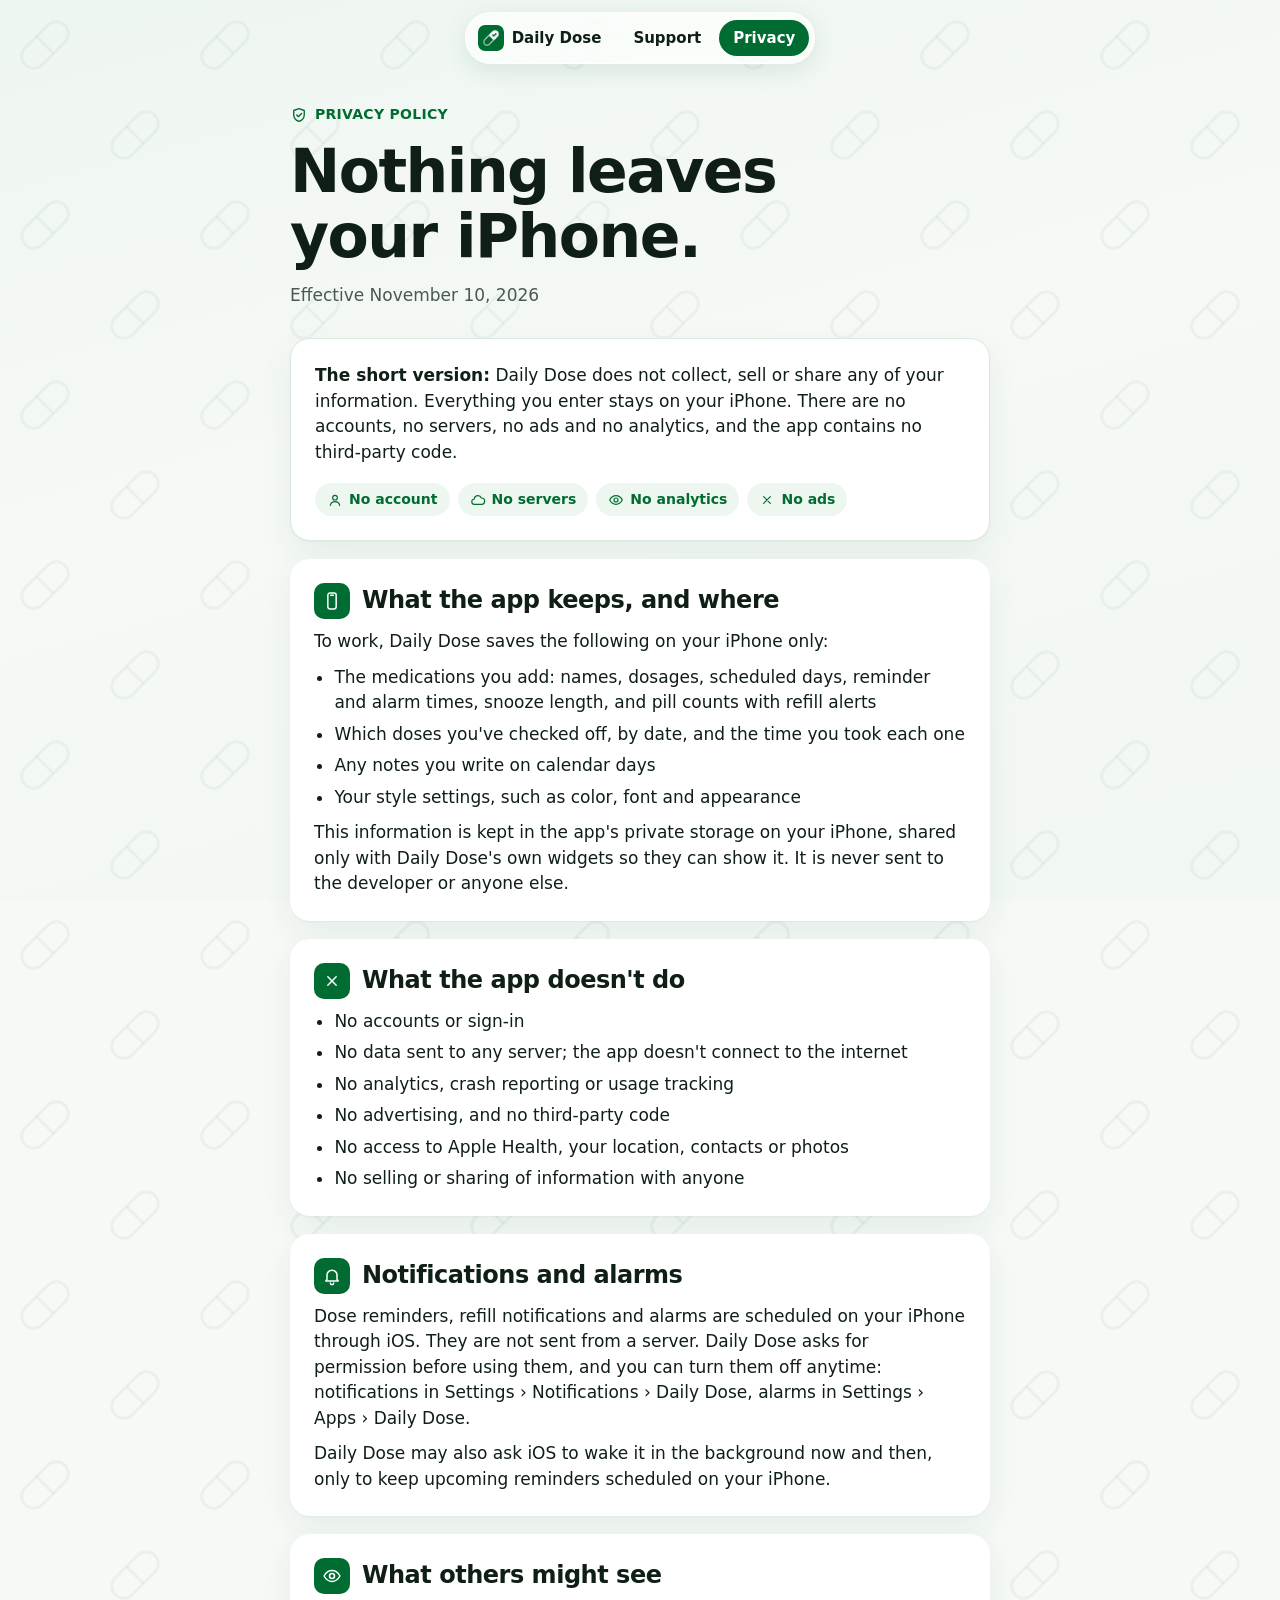
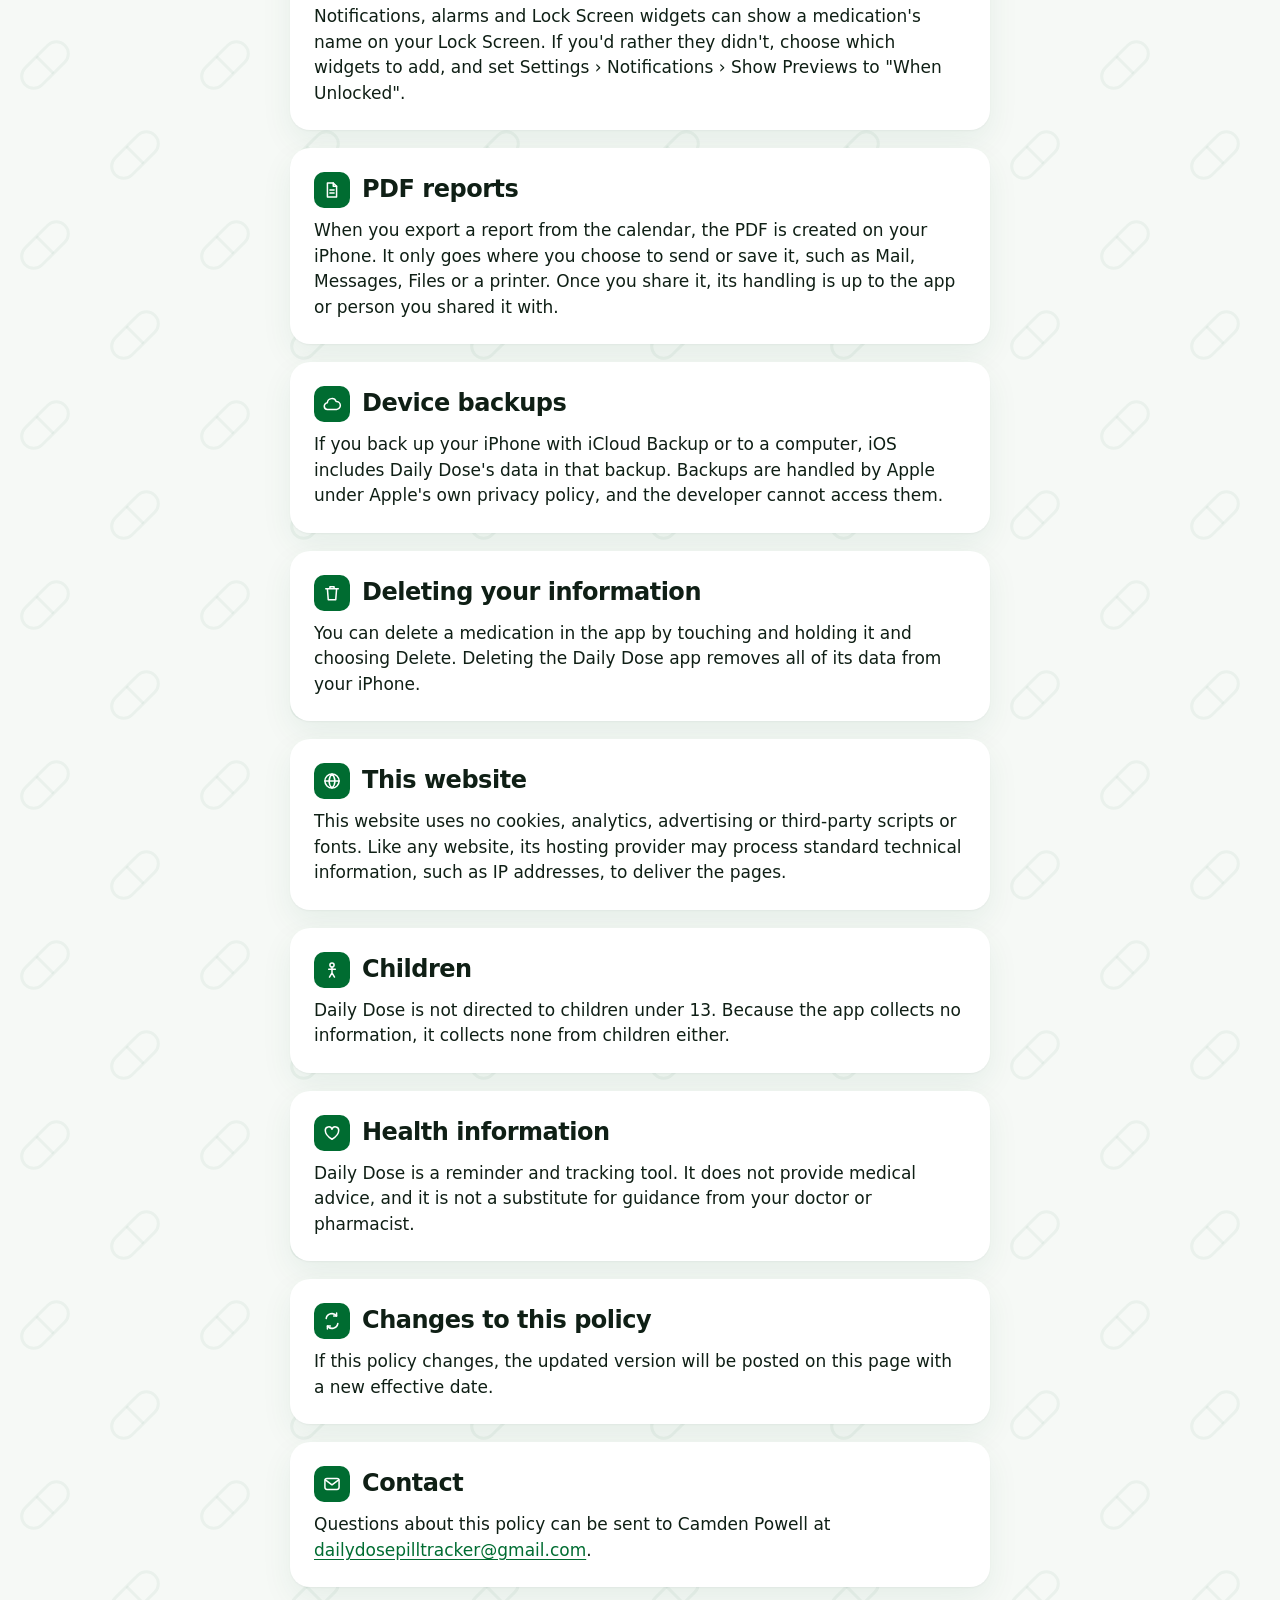
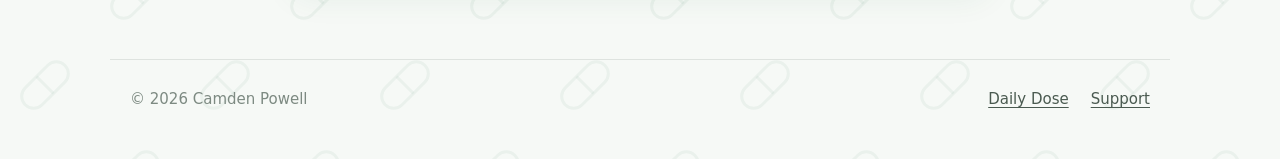
==== commit 4be79eec: "Try-it widget scales to fit, dark-mode pill and nav fixes, new link preview - Week pills keep their " ====
--- a/privacy/index.html
+++ b/privacy/index.html
@@ -11,7 +11,11 @@
 <meta property="og:title" content="Daily Dose Privacy Policy">
 <meta property="og:description" content="How Daily Dose handles your information: everything stays on your iPhone. No accounts, servers, ads or analytics.">
 <meta property="og:type" content="website">
-<meta property="og:image" content="https://www.dailydose-app.com/assets/img/og-image.png">
+<meta property="og:image" content="https://www.dailydose-app.com/assets/img/share.jpg">
+<meta property="og:image:width" content="2400">
+<meta property="og:image:height" content="1260">
+<meta property="og:image:alt" content="Daily Dose: One Tap. Done. An iPhone Home Screen with Daily Dose widgets.">
+<meta property="og:site_name" content="Daily Dose">
 <meta property="og:url" content="https://www.dailydose-app.com/privacy/">
 <link rel="canonical" href="https://www.dailydose-app.com/privacy/">
 <meta name="twitter:card" content="summary_large_image">
--- a/assets/site.css
+++ b/assets/site.css
@@ -13,6 +13,7 @@
   --card: #ffffff;
   --fill: #116a37;                 /* solid fills (buttons, checks), white on top */
   --ring: #dde5e0;                 /* empty check ring, off week pills */
+  --fill-2: #2f8a52;               /* lighter half of the two-tone week pills */
   --art: linear-gradient(160deg, #eef6f0, #e5f0e8);
   --page: linear-gradient(165deg, #eef6f0 0%, #f6f9f6 45%, #f1f7f2 100%);
   --glass: rgba(255, 255, 255, 0.66);
@@ -35,7 +36,7 @@
     --moss: #48a75a; --moss-deep: #0d572c; --fill: #1f8748;
     --ink: #ffffff; --secondary: rgba(235, 235, 245, 0.68); --tertiary: rgba(235, 235, 245, 0.45);
     --mint: #16241b; --mint-2: #0b0b0d; --mint-line: #24382b;
-    --card: #1c1c1e; --ring: #3a3a3c; --separator: rgba(84, 84, 88, 0.6);
+    --card: #1c1c1e; --ring: #3a3a3c; --fill-2: #4fb064; --separator: rgba(84, 84, 88, 0.6);
     --shadow: none; --art: linear-gradient(160deg, #13231a, #0e1912);
     --page: linear-gradient(165deg, #0f1a13 0%, #0b0b0d 45%, #0c130e 100%);
     --glass: rgba(44, 44, 46, 0.62); --glass-edge: rgba(255, 255, 255, 0.12); --lift: rgba(0, 0, 0, 0.4);
@@ -67,7 +68,12 @@
   font-size: 15px; font-weight: 600; text-decoration: none; white-space: nowrap; }
 .nav a.home { padding-left: 7px; }
 .nav a.home img { width: 26px; height: 26px; border-radius: 7px; }
+/* Narrow phones (320–380 px): tighter capsules so the bar never clips. */
+@media (max-width: 380px) { .nav a { padding: 7px 10px; font-size: 14px; gap: 6px; flex: none; } .nav a.home { padding-left: 6px; } .nav a.home img { width: 22px; height: 22px; border-radius: 6px; } }
 .nav a[aria-current="page"] { background: var(--fill); color: #fff; }
+/* The app icon sits on this capsule: always the icon's own green (P3), also in dark mode, so the icon's edge doesn't show. */
+.nav a.home[aria-current="page"] { background: #116a37; }
+@supports (color: color(display-p3 0 0 0)) { .nav a.home[aria-current="page"] { background: color(display-p3 0.0667 0.4157 0.2157); } }
 
 main { max-width: 1060px; margin: 0 auto; padding: 40px 20px 72px; }
 .narrow { max-width: 740px; }
@@ -182,20 +188,23 @@
 /* Try-it widget: the medium Daily Dose widget (Minimal), tappable like the real one. */
 .try { display: grid; grid-template-columns: 0.9fr 1.1fr; gap: 44px; align-items: center; padding: 48px; }
 .try-copy { display: flex; flex-direction: column; gap: 14px; }
-.try-art { padding: 48px 24px; }
-.widget { position: relative; width: min(440px, 100%); background: var(--card); border-radius: 34px; padding: 22px 24px 22px 18px;
-  display: grid; grid-template-columns: auto 1fr; gap: 18px; align-items: center;
+.try-art { padding: 48px 24px; container-type: inline-size; }
+/* The medium widget is laid out at 440 px and scales down as a whole with the space it has (--s = 1 px at
+   full size), like a real widget on a smaller phone, instead of squeezing; small text has a floor. Below 280 px: the small layout. */
+.widget { --s: min(1px, 100cqw / 440); position: relative; width: calc(440 * var(--s)); background: var(--card);
+  border-radius: calc(34 * var(--s)); padding: calc(22 * var(--s)) calc(24 * var(--s)) calc(22 * var(--s)) calc(18 * var(--s));
+  display: grid; grid-template-columns: auto 1fr; gap: calc(18 * var(--s)); align-items: center;
   box-shadow: 0 24px 60px rgba(17, 106, 55, 0.18), 0 1px 3px rgba(15, 31, 21, 0.06); }
-.widget .count { position: absolute; top: 18px; right: 22px; font-size: 14px; font-weight: 650; color: var(--tertiary); }
-.widget .name { font-size: 26px; font-weight: 750; letter-spacing: -0.015em; line-height: 1.15; color: var(--ink); }
-.widget .dose { font-size: 16px; color: var(--secondary); }
-.widget .alert { display: flex; align-items: center; gap: 5px; font-size: 14px; color: var(--secondary); margin-top: 2px; }
-.widget .alert .i { width: 15px; height: 15px; }
+.widget .count { position: absolute; top: calc(18 * var(--s)); right: calc(22 * var(--s)); font-size: max(11px, 14 * var(--s)); font-weight: 650; color: var(--tertiary); }
+.widget .name { font-size: max(18px, 26 * var(--s)); font-weight: 750; letter-spacing: -0.015em; line-height: 1.15; color: var(--ink); }
+.widget .dose { font-size: max(13px, 16 * var(--s)); color: var(--secondary); }
+.widget .alert { display: flex; align-items: center; gap: calc(5 * var(--s)); font-size: max(12px, 14 * var(--s)); color: var(--secondary); margin-top: calc(2 * var(--s)); }
+.widget .alert .i { width: calc(15 * var(--s)); height: calc(15 * var(--s)); }
 /* Check circle: same motion as the widget (WidgetFaces.swift CheckCircle). The fill pops in on
    .spring(duration: 0.25, bounce: 0.5), sampled into linear(), and shrinks out with a 0.18 s ease-in,
    staying solid until a hard cut at the end. The check scales 0.5 to 1 on the same spring and goes first when cleared. */
-.check-btn { --size: 104px; position: relative; width: var(--size); height: var(--size); border: 0; padding: 0; border-radius: 50%;
-  background: var(--card); box-shadow: inset 0 0 0 4.5px var(--ring); cursor: pointer; -webkit-tap-highlight-color: transparent; }
+.check-btn { --size: calc(104 * var(--s)); position: relative; width: var(--size); height: var(--size); border: 0; padding: 0; border-radius: 50%;
+  background: var(--card); box-shadow: inset 0 0 0 calc(4.5 * var(--s)) var(--ring); cursor: pointer; -webkit-tap-highlight-color: transparent; }
 .check-btn .fill { position: absolute; inset: 0; border-radius: 50%; background: var(--fill); transform: scale(0.001); opacity: 0;
   transition: transform 0.18s ease-in, opacity 0.01s linear 0.17s; }
 .check-btn .tick { position: absolute; left: 27%; top: 27%; width: 46%; height: 46%; color: #fff; transform: scale(0.5); opacity: 0;
@@ -204,21 +213,23 @@
   transition: transform 0.5s cubic-bezier(.34, 1.56, .64, 1), opacity 0s; transition-timing-function: linear(0.000, 0.044, 0.157, 0.310, 0.480, 0.647, 0.799, 0.927, 1.027, 1.097, 1.141, 1.160, 1.161, 1.149, 1.127, 1.100, 1.072, 1.046, 1.023, 1.004, 0.990, 0.980, 0.975, 0.973, 0.974, 0.977, 0.981, 0.986, 0.990, 0.994, 0.998, 1.001, 1.002, 1.004, 1.004, 1.004, 1.004, 1.003, 1.003, 1.002, 1), linear; }
 .check-btn[aria-pressed="true"] .tick { transform: scale(1); opacity: 1;
   transition: transform 0.5s cubic-bezier(.34, 1.56, .64, 1), opacity 0.1s ease-out; transition-timing-function: linear(0.000, 0.044, 0.157, 0.310, 0.480, 0.647, 0.799, 0.927, 1.027, 1.097, 1.141, 1.160, 1.161, 1.149, 1.127, 1.100, 1.072, 1.046, 1.023, 1.004, 0.990, 0.980, 0.975, 0.973, 0.974, 0.977, 0.981, 0.986, 0.990, 0.994, 0.998, 1.001, 1.002, 1.004, 1.004, 1.004, 1.004, 1.003, 1.003, 1.002, 1), ease-out; }
-.week { display: flex; gap: 12px; margin-top: 12px; }
-.wd { display: flex; flex-direction: column; align-items: center; gap: 6px; }
-.wd b { font-size: 11px; font-weight: 600; color: var(--tertiary); }
+.week { display: flex; gap: calc(12 * var(--s)); margin-top: calc(12 * var(--s)); }
+.wd { display: flex; flex-direction: column; align-items: center; gap: calc(6 * var(--s)); }
+.wd b { font-size: max(9px, 11 * var(--s)); font-weight: 600; color: var(--tertiary); }
 .wd.today b { color: var(--ink); font-weight: 800; }
-.wp { display: block; width: 8px; height: 18px; border-radius: 5px; transform: rotate(45deg); background: linear-gradient(var(--fill) 50%, #2f8a52 50%); transition: background .2s; }
+.wp { display: block; width: calc(8 * var(--s)); height: calc(18 * var(--s)); border-radius: calc(5 * var(--s)); transform: rotate(45deg); background: linear-gradient(var(--fill) 50%, var(--fill-2) 50%); transition: background .2s; }
 .wp.off { background: var(--ring); }
 .hint { font-size: 14px; color: var(--tertiary); }
+/* One column until the widget's half has room for the full-size widget. */
+@media (max-width: 960px) { .try { grid-template-columns: 1fr; gap: 32px; } }
 @media (max-width: 820px) {
-  .try { grid-template-columns: 1fr; padding: 28px 20px; gap: 26px; }
+  .try { padding: 28px 20px; gap: 26px; }
   .try-art { padding: 32px 12px; }
 }
-@media (max-width: 480px) {
+@media (max-width: 480px) { .try-art { padding: 28px 8px; } }
+@container (max-width: 279px) {
   /* Small-widget layout: check top-left, count top-right, details below. */
-  .try-art { padding: 28px 10px; }
-  .widget { grid-template-columns: 1fr; gap: 10px; width: min(300px, 100%); padding: 18px 20px 20px; border-radius: 30px; }
+  .widget { --s: 1px; grid-template-columns: 1fr; gap: 10px; width: min(300px, 100%); padding: 18px 20px 20px; border-radius: 30px; }
   .widget .count { top: 20px; right: 20px; }
   .check-btn { --size: 80px; justify-self: start; }
   .widget .name { font-size: 22px; }
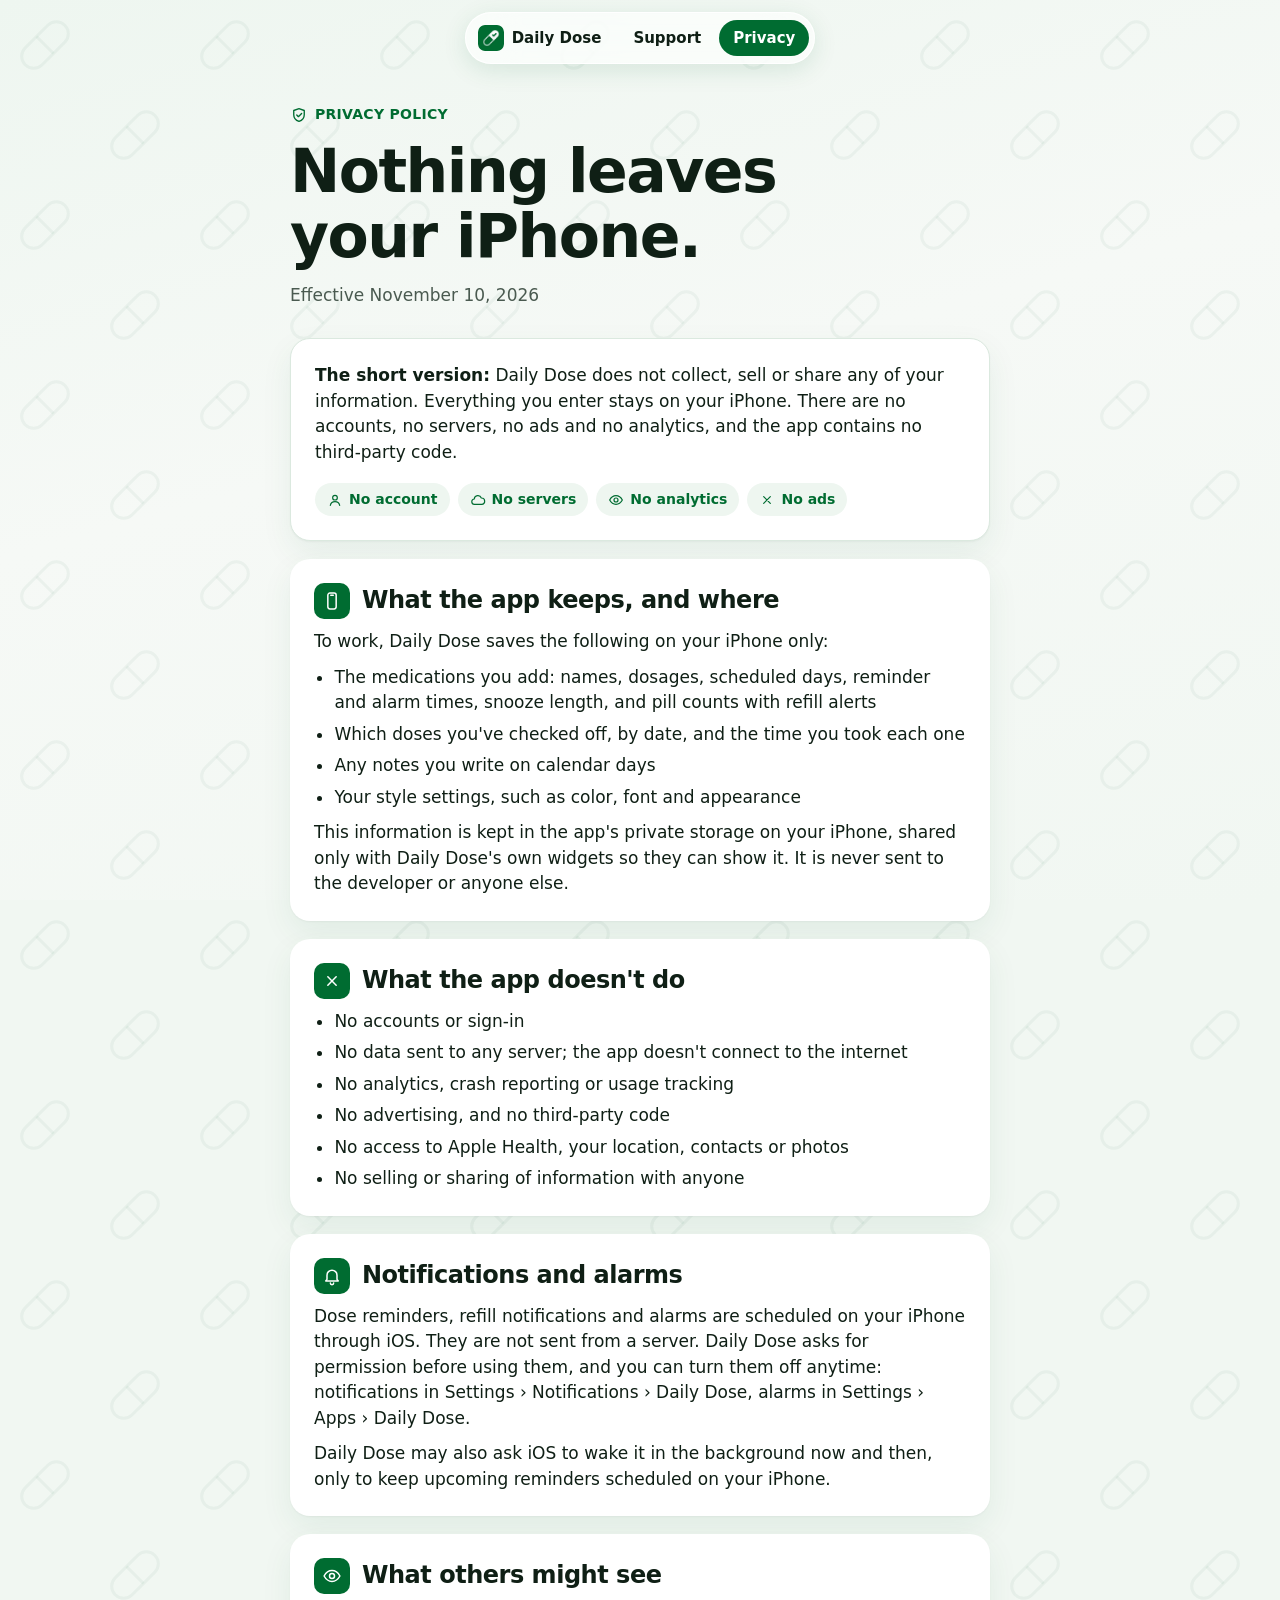
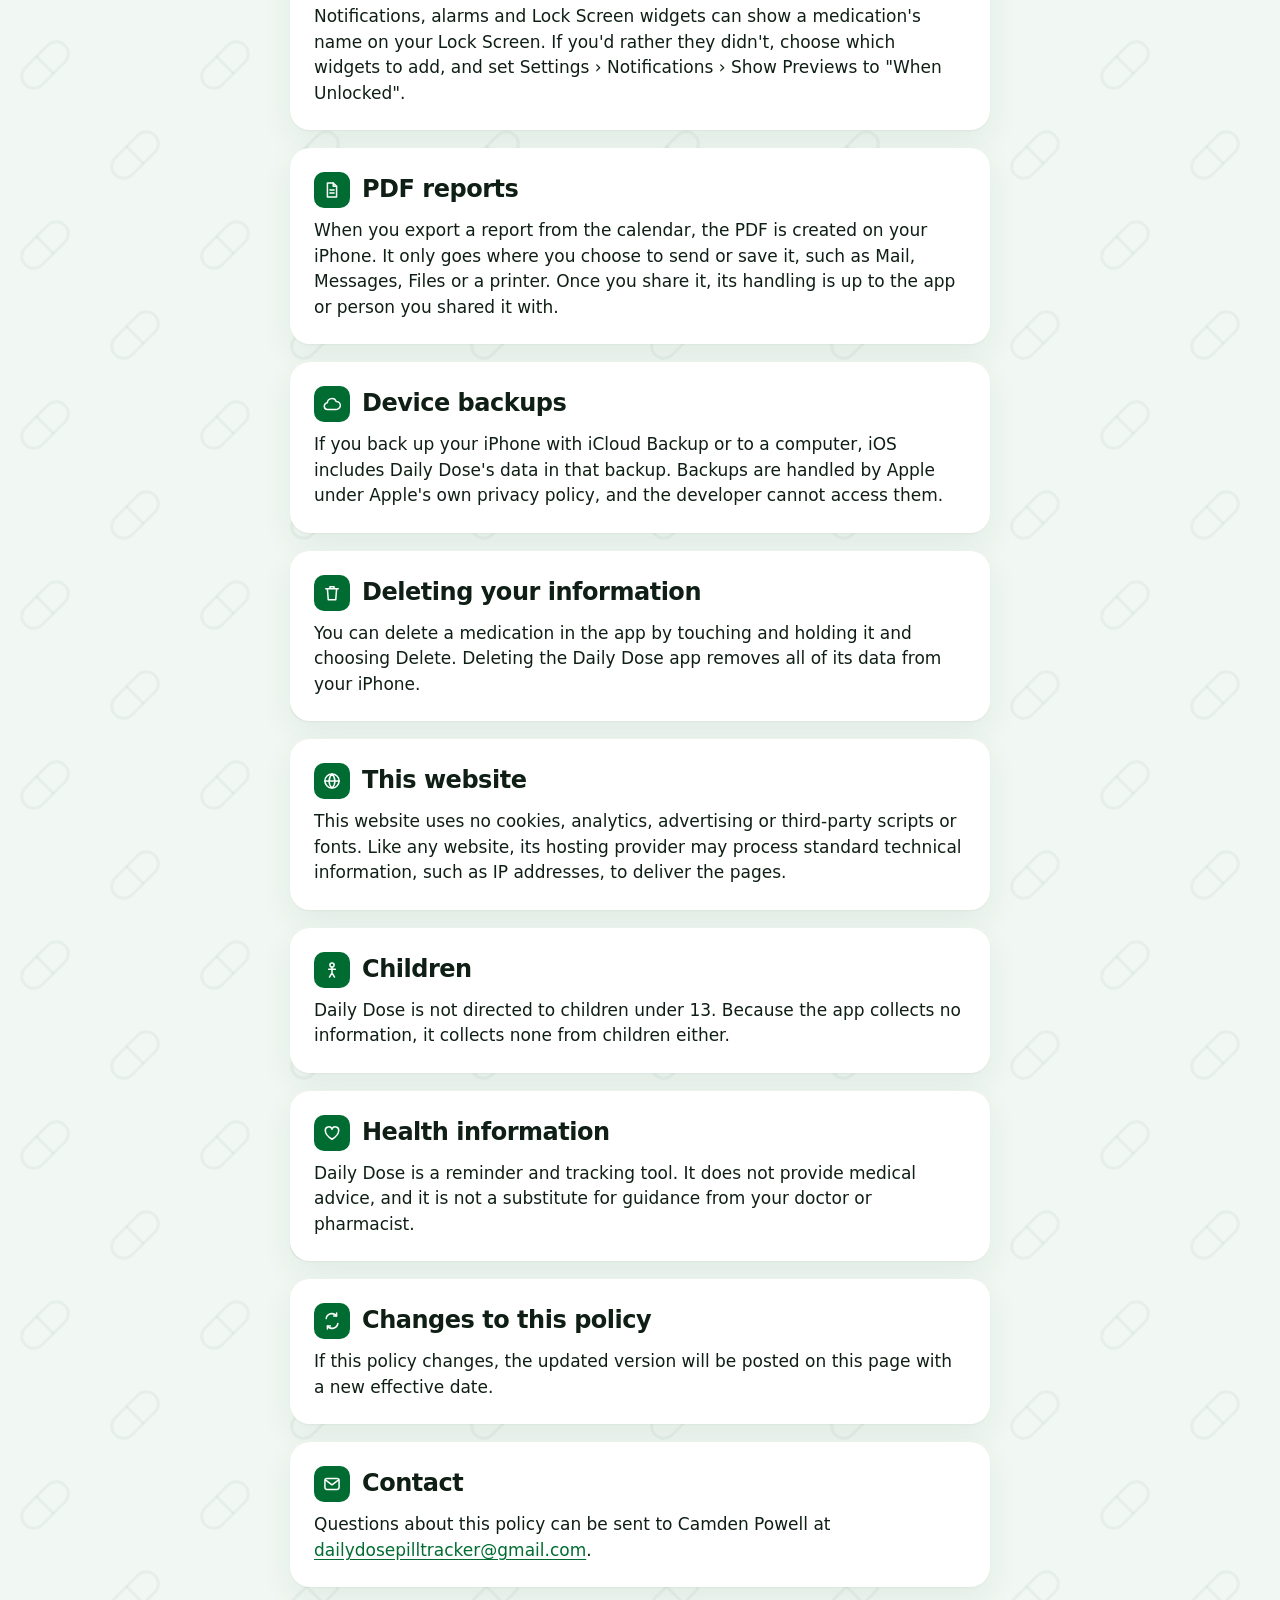
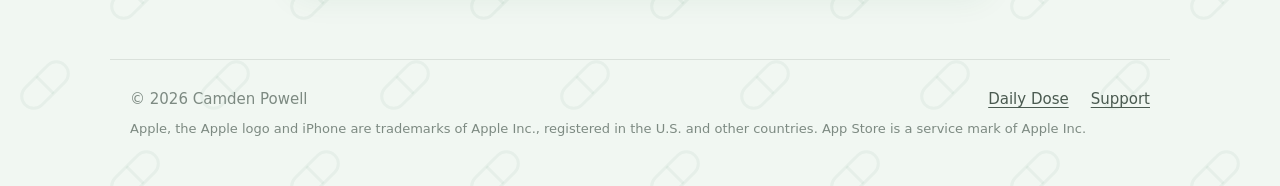
==== commit 5935352c: "Use Apple's official App Store badges; add Apple trademark notice Co-Authored-By: Claude Opus 5.5 <n" ====
--- a/privacy/index.html
+++ b/privacy/index.html
@@ -127,6 +127,7 @@
   <span class="spacer"></span>
   <a href="../index.html">Daily Dose</a>
   <a href="../support/index.html">Support</a>
+  <p class="legal">Apple, the Apple logo and iPhone are trademarks of Apple Inc., registered in the U.S. and other countries. App Store is a service mark of Apple Inc.</p>
 </footer>
 </body>
 </html>
--- a/assets/site.css
+++ b/assets/site.css
@@ -49,11 +49,13 @@
   margin: 0; color: var(--ink); font-family: var(--font); font-size: 17px; line-height: 1.5;
   -webkit-font-smoothing: antialiased;
   background: url("data:image/svg+xml,%3Csvg xmlns='http://www.w3.org/2000/svg' width='180' height='180' viewBox='0 0 180 180'%3E%3Cg fill='none' stroke='%23116a37' stroke-opacity='.05' stroke-width='3'%3E%3Cg transform='rotate(-45 45 45)'%3E%3Crect x='17' y='33' width='56' height='24' rx='12'/%3E%3Cpath d='M45 33v24'/%3E%3C/g%3E%3Cg transform='rotate(-45 135 135)'%3E%3Crect x='107' y='123' width='56' height='24' rx='12'/%3E%3Cpath d='M135 123v24'/%3E%3C/g%3E%3C/g%3E%3C/svg%3E") top left / 180px repeat, var(--page) fixed;
-  background-color: var(--mint-2);
+  /* Also the color Safari paints outside the page (iPhone Duo's side toolbar, overscroll): the gradient's average,
+     since Safari can't draw the gradient or the pattern there. */
+  background-color: #f1f7f2;
 }
 img { max-width: 100%; height: auto; display: block; }
 a { color: var(--moss); text-underline-offset: 3px; }
-a:focus-visible, summary:focus-visible, .button:focus-visible { outline: 3px solid var(--moss); outline-offset: 3px; border-radius: 12px; }
+a:focus-visible, summary:focus-visible, .store-badge:focus-visible { outline: 3px solid var(--moss); outline-offset: 3px; border-radius: 12px; }
 .skip { position: absolute; left: -9999px; }
 .skip:focus { left: 16px; top: 16px; z-index: 10; background: var(--card); padding: 8px 14px; border-radius: 999px; }
 
@@ -91,11 +93,10 @@
 .small { font-size: 15px; }
 
 .card { background: var(--card); border-radius: var(--radius); box-shadow: var(--shadow); padding: 24px; }
-.button { display: inline-flex; align-items: center; gap: 10px; padding: 14px 24px; border-radius: 999px;
-  background: var(--fill); color: #fff; font-weight: 650; font-size: 17px; text-decoration: none;
-  box-shadow: 0 8px 22px rgba(17, 106, 55, 0.28); }
-.button svg { width: 20px; height: 20px; }
-.button.light { background: #fff; color: #116a37; box-shadow: none; }
+/* Apple's official "Download on the App Store" badge, unmodified (black; white in dark mode; black on the green closing card).
+   Apple: at least 40 px tall, clear space of a quarter of its height on every side. */
+.store-badge { display: inline-block; line-height: 0; margin: 4px 0; }
+.store-badge img { display: block; width: auto; height: 54px; }
 
 .phone { border-radius: 13.6% / 6.3%; border: 7px solid #15201a; overflow: hidden; background: #15201a; box-shadow: 0 24px 60px rgba(15, 31, 21, 0.2); }
 .phone img { width: 100%; }
@@ -105,7 +106,7 @@
 
 .hero { display: grid; grid-template-columns: 1.05fr 1fr; gap: 48px; align-items: center; padding-top: 28px; }
 .hero-copy { display: flex; flex-direction: column; gap: 18px; align-items: flex-start; }
-.hero-copy .button { margin-top: 10px; }
+.hero-copy .store-badge { margin-top: 10px; }
 .app-icon { width: 96px; height: 96px; border-radius: 22px; box-shadow: 0 12px 30px rgba(17, 106, 55, 0.22); }
 .hero-phones { display: grid; grid-template-columns: 1fr 1fr; gap: 20px; align-items: start; }
 .hero-phones .phone:nth-child(2) { margin-top: 64px; transform: rotate(4deg); }
@@ -175,6 +176,8 @@
 footer { max-width: 1060px; margin: 0 auto; padding: 28px 20px 48px; border-top: 0.5px solid var(--separator); display: flex; flex-wrap: wrap; gap: 8px 22px; color: var(--tertiary); font-size: 15px; }
 footer a { color: var(--secondary); }
 footer .spacer { flex: 1; }
+footer .legal { flex-basis: 100%; margin: 0; font-size: 13px; }
+.closing .store-badge:focus-visible { outline-color: #fff; }
 
 @media (max-width: 820px) {
   .hero, .feature, .pair { grid-template-columns: 1fr; }
@@ -240,7 +243,7 @@
   .check-btn .fill, .check-btn .tick, .check-btn[aria-pressed="true"] .fill, .check-btn[aria-pressed="true"] .tick { transform: none; transition: opacity 0.15s ease-in-out !important; }
 }
 @media (prefers-color-scheme: dark) {
-  body { background: url("data:image/svg+xml,%3Csvg xmlns='http://www.w3.org/2000/svg' width='180' height='180' viewBox='0 0 180 180'%3E%3Cg fill='none' stroke='white' stroke-opacity='.035' stroke-width='3'%3E%3Cg transform='rotate(-45 45 45)'%3E%3Crect x='17' y='33' width='56' height='24' rx='12'/%3E%3Cpath d='M45 33v24'/%3E%3C/g%3E%3Cg transform='rotate(-45 135 135)'%3E%3Crect x='107' y='123' width='56' height='24' rx='12'/%3E%3Cpath d='M135 123v24'/%3E%3C/g%3E%3C/g%3E%3C/svg%3E") top left / 180px repeat, var(--page) fixed; background-color: #0b0b0d; }
+  body { background: url("data:image/svg+xml,%3Csvg xmlns='http://www.w3.org/2000/svg' width='180' height='180' viewBox='0 0 180 180'%3E%3Cg fill='none' stroke='white' stroke-opacity='.035' stroke-width='3'%3E%3Cg transform='rotate(-45 45 45)'%3E%3Crect x='17' y='33' width='56' height='24' rx='12'/%3E%3Cpath d='M45 33v24'/%3E%3C/g%3E%3Cg transform='rotate(-45 135 135)'%3E%3Crect x='107' y='123' width='56' height='24' rx='12'/%3E%3Cpath d='M135 123v24'/%3E%3C/g%3E%3C/g%3E%3C/svg%3E") top left / 180px repeat, var(--page) fixed; background-color: #0d1510; }
   .feature-art { background: url("data:image/svg+xml,%3Csvg xmlns='http://www.w3.org/2000/svg' width='180' height='180' viewBox='0 0 180 180'%3E%3Cg fill='none' stroke='white' stroke-opacity='.035' stroke-width='3'%3E%3Cg transform='rotate(-45 45 45)'%3E%3Crect x='17' y='33' width='56' height='24' rx='12'/%3E%3Cpath d='M45 33v24'/%3E%3C/g%3E%3Cg transform='rotate(-45 135 135)'%3E%3Crect x='107' y='123' width='56' height='24' rx='12'/%3E%3Cpath d='M135 123v24'/%3E%3C/g%3E%3C/g%3E%3C/svg%3E") center / 150px, var(--art); }
   .chip { background: #16241b; }
   .closing { background: url("data:image/svg+xml,%3Csvg xmlns='http://www.w3.org/2000/svg' width='180' height='180' viewBox='0 0 180 180'%3E%3Cg fill='none' stroke='white' stroke-opacity='.09' stroke-width='3'%3E%3Cg transform='rotate(-45 45 45)'%3E%3Crect x='17' y='33' width='56' height='24' rx='12'/%3E%3Cpath d='M45 33v24'/%3E%3C/g%3E%3Cg transform='rotate(-45 135 135)'%3E%3Crect x='107' y='123' width='56' height='24' rx='12'/%3E%3Cpath d='M135 123v24'/%3E%3C/g%3E%3C/g%3E%3C/svg%3E") center / 180px, linear-gradient(160deg, #2c6a3f 0%, #1a6f3c 50%, #0d4d27 100%); }
